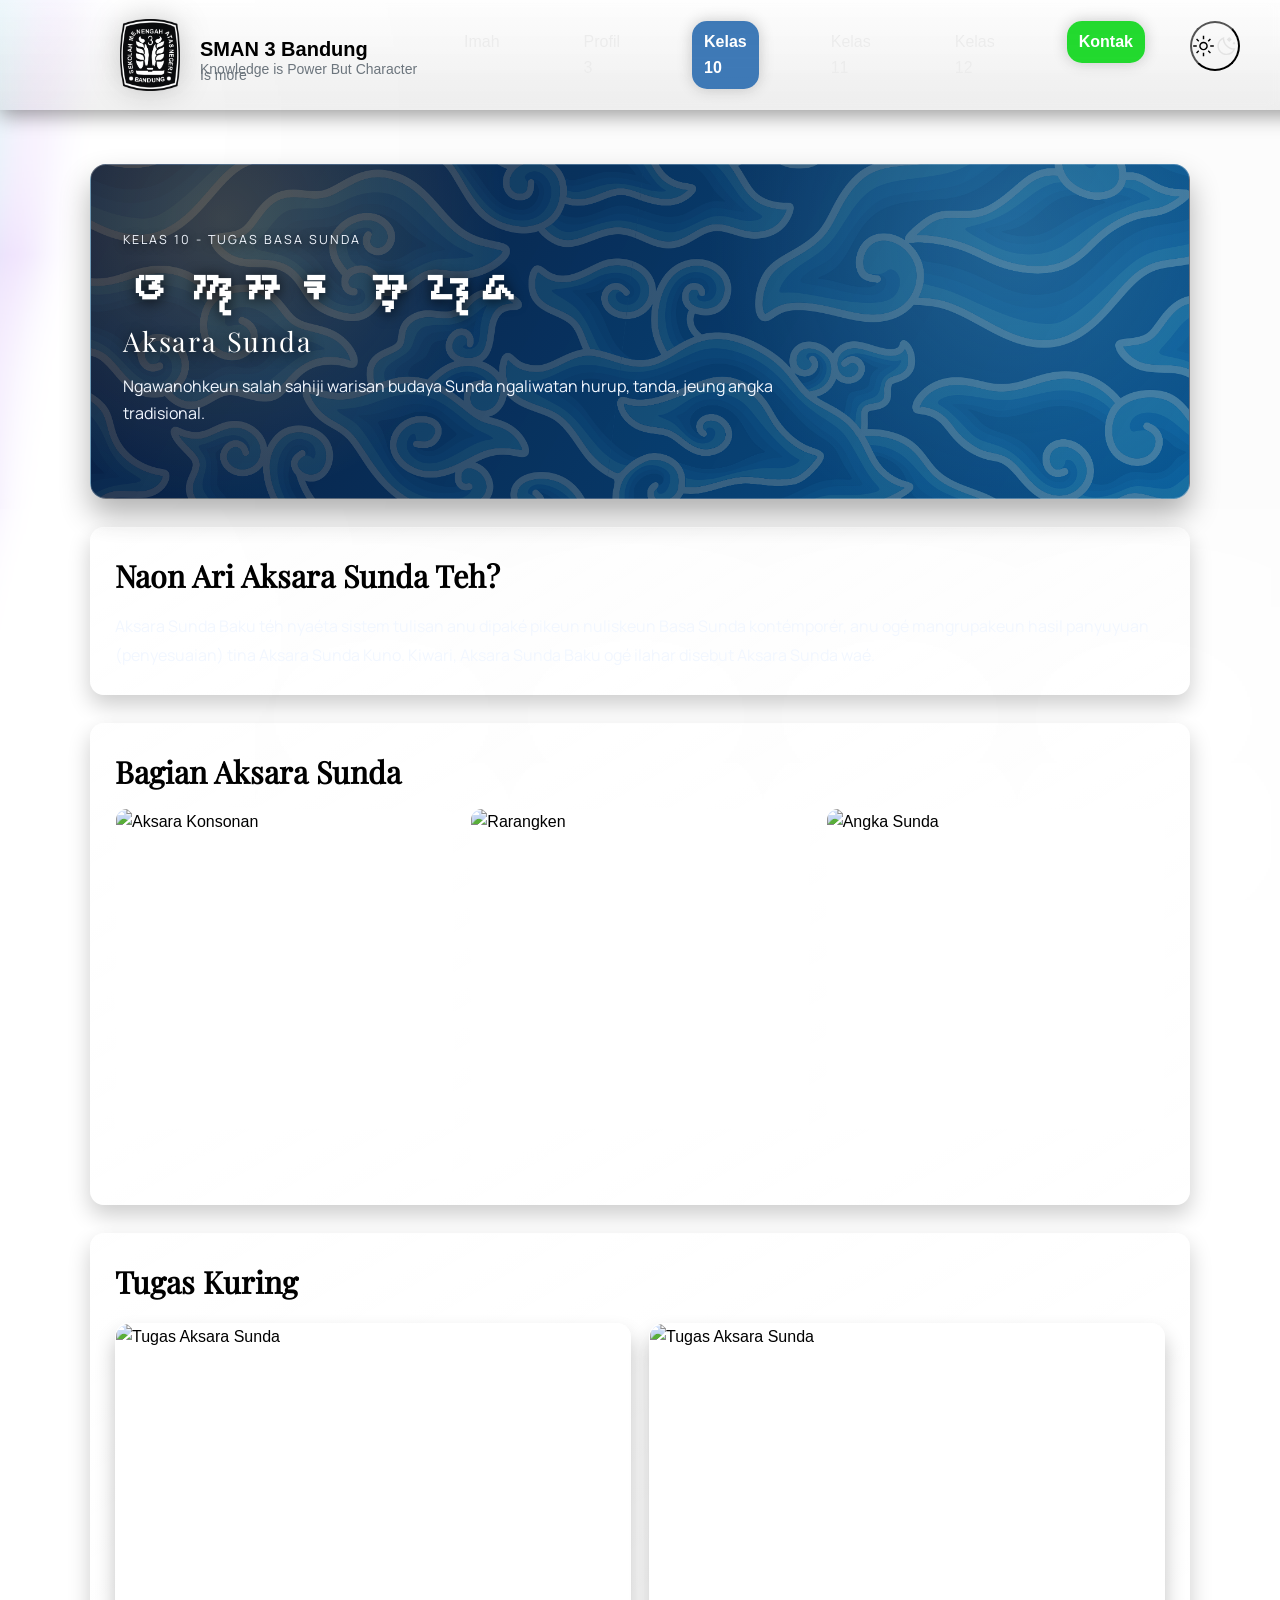
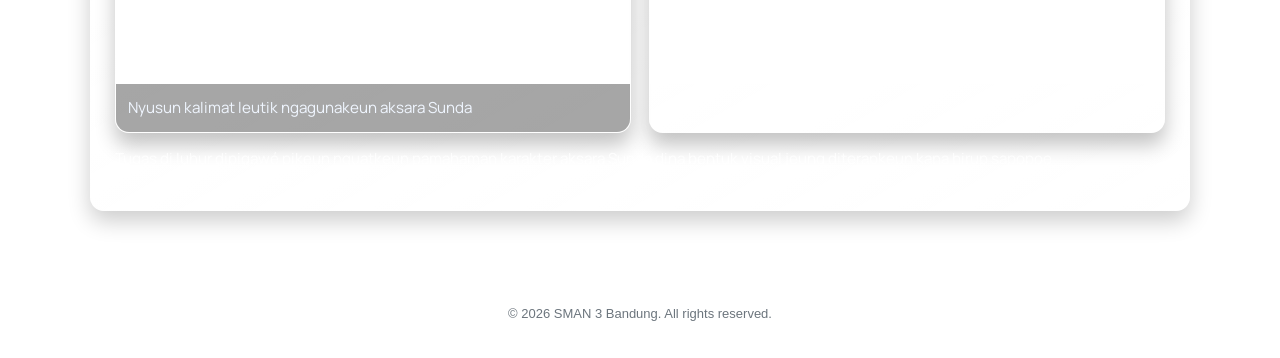
==== aksara-sunda.html @ 0c7dc576 "Add files via upload" ====
<!DOCTYPE html>
<html lang="id">
<head>
  <meta charset="UTF-8">
  <meta name="viewport" content="width=device-width, initial-scale=1.0">
  <title>SMAN 3 Bandung - Aksara Sunda</title>
  <link rel="stylesheet" href="style.css">
  <link rel="stylesheet" href="css/babad.css">
  <link rel="stylesheet" href="css/aksara-sunda.css">
  <link rel="icon" type="image/x-icon" href="pics/logo sman3.png">
  <script type="text/javascript" src="darkmode.js"></script>
  <script src="sekrip.js" defer></script>
  <script src="js/skrip.js" defer></script>
  <script src="js/head.js" defer></script>
</head>

<body>
  <div class="bg-container">
    <div class="rainbow"></div><div class="rainbow"></div><div class="rainbow"></div>
    <div class="h"></div>
    <div class="v"></div>
  </div>

  <header class="header" style="position: fixed;">
    <div class="brand">
      <a href="index.html"><img class="logo" src="pics/logo sman3.png" alt="logo sman3"></a>
      <div>
        <h1>SMAN 3 Bandung</h1>
        <p>Knowledge is Power But Character Is more</p>
      </div>
    </div>

    <nav class="navbar">
      <ul>
        <li><a href="index.html">Imah</a></li>
        <li>
          <a>Profil 3</a>
          <ul>
            <li><a href="sejarah.html">Sajarah</a></li>
            <li><a href="guru.html">Guru jeung Staf</a></li>
          </ul>
        </li>
        <li>
          <a class="aktip">Kelas 10</a>
          <ul>
            <li><a href="babad.html">Babad</a></li>
            <li><a href="aksara-sunda.html" class="aktip">Aksara Sunda</a></li>
            <li><a href="sajak.html">Sajak</a></li>
            <li><a href="biantara.html">Biantara</a></li>
          </ul>
        </li>
        <li>
          <a>Kelas 11</a>
          <ul>
            <li><a href="warta.html">Warta</a></li>
          </ul>
        </li>
        <li>
          <a href="">Kelas 12</a>
          <ul></ul>
        </li>
        <li><a href="kontak.html" class="kontak">Kontak</a></li>
        <button id="theme-switch" class="theme-switch">
          <svg xmlns="http://www.w3.org/2000/svg" height="24px" viewBox="0 -960 960 960" width="24px" fill="#000000"><path d="M480-360q50 0 85-35t35-85q0-50-35-85t-85-35q-50 0-85 35t-35 85q0 50 35 85t85 35Zm0 60q-74.92 0-127.46-52.54Q300-405.08 300-480q0-74.92 52.54-127.46Q405.08-660 480-660q74.92 0 127.46 52.54Q660-554.92 660-480q0 74.92-52.54 127.46Q554.92-300 480-300ZM200-450H50v-60h150v60Zm710 0H760v-60h150v60ZM450-760v-150h60v150h-60Zm0 710v-150h60v150h-60ZM262.92-656.92l-93.69-90.46 42.39-44.39 90.23 92.69-38.93 42.16Zm485.46 488.69-90.84-93.31 39.54-41.54 93.69 90.46-42.39 44.39Zm-91.46-528.85 90.46-93.69 44.39 42.39-92.69 90.23-42.16-38.93ZM168.23-211.62l93.31-90.84 40.77 39.54-90.08 94.07-44-42.77ZM480-480Z"/></svg>
          <svg xmlns="http://www.w3.org/2000/svg" height="24px" viewBox="0 -960 960 960" width="24px" fill="#e3e3e3"><path d="M594.23-648.08 488.46-753.85l105.77-105.76L700-753.85 594.23-648.08Zm200 120-65.77-65.77 65.77-65.76L860-593.85l-65.77 65.77ZM483-100q-79.77 0-149.61-30.27-69.85-30.27-121.85-82.27t-82.27-121.85Q99-404.23 99-484q0-131.38 80.12-234.04 80.11-102.65 207.19-134.65-11.08 96.31 19.84 186.77 30.93 90.46 99.62 159.15 68.69 68.69 159.15 99.62 90.46 30.92 186.77 19.84-31.38 127.08-134.35 207.19Q614.38-100 483-100Zm0-60q88 0 163-44t118-121q-86-8-163-43.69t-138-96.69q-61-61-97-137.81T323-766q-77 43-120.5 118.5T159-484q0 135 94.5 229.5T483-160Zm-20-305.38Z"/></svg>
        </button>
      </ul>
    </nav>
    <div class="hamburger" onclick="toggleMenu()">
      <span class="bar"></span>
      <span class="bar"></span>
      <span class="bar"></span>
    </div>
  </header>

  <main class="aksara-page container">
    <section class="aksara-hero">
      <p class="babad-tag">Kelas 10 - Tugas Basa Sunda</p>
      <h1>ᮃᮊ᮪ᮞᮛ ᮞᮥᮔ᮪ᮓ</h1>
      <h2>Aksara Sunda</h2>
      <p>Ngawanohkeun salah sahiji warisan budaya Sunda ngaliwatan hurup, tanda, jeung angka tradisional.</p>
    </section>

    <section class="aksara-section">
      <h2>Naon Ari Aksara Sunda Teh?</h2>
      <p>
        Aksara Sunda Baku téh nyaéta sistem tulisan anu dipaké pikeun nuliskeun Basa Sunda kontémporér, anu ogé mangrupakeun hasil panyuyuan (penyesuaian) tina Aksara Sunda Kuno. Kiwari, Aksara Sunda Baku ogé ilahar disebut Aksara Sunda waé.
      </p>
    </section>

    <section class="aksara-gallery">
      <h2>Bagian Aksara Sunda</h2>
      <div class="aksara-grid">
        <article class="aksara-card">
          <img src="img/konsonan.png" alt="Aksara Konsonan">
          <h3>Aksara Konsonan</h3>
        </article>
        <article class="aksara-card">
          <img src="img/rarangken.png" alt="Rarangken">
          <h3>Rarangken</h3>
        </article>
        <article class="aksara-card">
          <img src="img/angka.png" alt="Angka Sunda">
          <h3>Angka</h3>
        </article>
      </div>
    </section>

    <section class="tugas-section">
      <h2>Tugas Kuring</h2>
      <div class="tugas-grid">
        <figure class="tugas-card">
          <img src="img/topi.png" alt="Tugas Aksara Sunda">
          <figcaption>Nyusun kalimat leutik ngagunakeun aksara Sunda</figcaption>
        </figure>
        <figure class="tugas-card">
          <img src="img/topi2.png" alt="Tugas Aksara Sunda">
          
        </figure>
      </div>
      <p class="tugas-note">Tugas di luhur dipigawé pikeun nguatkeun pamahaman karakter aksara Sunda dina bentuk visual jeung diterapkeun kana hirup sapopoe.</p>
    </section>
  </main>
  <footer>
    <p>&copy; 2026 SMAN 3 Bandung. All rights reserved.</p>
  </footer>
</body>
</html>
---- style.css ----
@font-face {
  font-family: 'Hoyo';
  src: url(font/zhcn.ttf);
}
@font-face {
  font-family: 'dmserif';
  src: url(font/DMSerifText-Regular.ttf);
}
@font-face {
  font-family: 'sunda';
  src: url(font/TGSilokaSundanese-Regular.otf);
}
@font-face {
  font-family: playfair;
  src: url(font/playfair.ttf)
}
@font-face {
  font-family: manrope;
  src: url(font/Manrope-VariableFont_wght.ttf);
}
@font-face {
  font-family: proximanova;
  src: url(font/Fontspring-DEMO-proximanova-bold.otf);
}
:root {
  --bg-light: #fcfcfc;
  --bg-box: #f4f4f4;
  --bg-blue-04: rgba(122, 154, 189, 0.4);
  --header-dark: #29292999;
  --abu: #6c757d;
  --terang: #f4f4f4;
  --gelap: #343a40;
  /* Variables for Sejarah */
  --hist-bg: #f6f1e6;  
  --hist-card: #fff8ef;
  --hist-accent: #7b3f3f; 
  --hist-gold: #c9a34a;
  --hist-muted: #8b7d6b;
  --text-dark: #2b2b2b;
  --text-blue: #0b2372;
  --radius: 12px;
  /* Variables for Rainbow Animation */
  --purple: rgb(232, 121, 249);
  --blue: rgb(96, 165, 250);
  --green: rgb(94, 234, 212);
  --white: white;
  --anim-time: 45s;
  --length: 25;
}

/* Dark-mode overrides — add the .dark-mode class to <html> or <body> */
.darkmode {
  --text-blue: #ffffff;
  --bg-light: #0f1113;     
  --bg-box: #121417;
  --bg-box-lighter: #1a1c1f; 
  --bg-box-05: rgba(18, 20, 23, 0.507);       /* card / box background */
  --bg-blue-04: rgba(105, 142, 182, 0.4); /* blue accent background */
  --header-dark: #0b0b0b99;
  --abu: #cfcfd1;          /* muted text on dark */
  --terang: #e9eef6;       /* light accents */
  --gelap: #0b1220;
  --text-white: #ececec;
  /* Sejarah (dark variants) */
  --hist-bg: #0f0d10;
  --hist-card: #141214;
  --hist-accent: #b77474;
  --hist-gold: #8f6b2b;
  --hist-muted: #9b8f82;
  --text-dark: #ececec;
  --radius: 12px;
  /* Rainbow animation (slightly desaturated for dark) */
  --purple: rgb(160, 86, 182);
  --blue: rgb(54, 106, 179);
  --green: rgb(45, 170, 146);
  --white: #07070a;        /* base behind rainbow (dark) */
  --anim-time: 45s;
  --length: 25;
  background:linear-gradient(
  to bottom,
  rgba(245,245,245,0) 20%,
  rgba(0, 0, 0,0.7) 100%
  ), linear-gradient(to left,
  rgba(245,245,245,0) 70%,
  rgba(0, 0, 0,0.7) 100%),
  url('img/Banner_bg.jpeg') no-repeat;
}
.darkmode .banner {
  background: linear-gradient(
    to bottom,
    rgba(245,245,245,0) 20%,
    rgba(0, 0, 0,0.7) 100%
  ), linear-gradient(
    to left,
    rgba(245,245,245,0) 70%,
    rgba(0, 0, 0,0.7) 100%
  ),
  url('img/dark_banner.jpg') no-repeat;
  background-size: 100%;
  background-position: 0% 20%;
}


/* GENERAL BODY SETTINGS */
html, body {
  /* Changed from solid color to transparent so fixed animation shows */
  background-color: transparent; 
  overflow-x:hidden;
  padding: 0;
  font-family: Arial, Helvetica, sans-serif;
  line-height: 1.6;
  margin: 0;
  padding-top: 10px;
}

/* --- RAINBOW BACKGROUND LOGIC --- */
/* This container is FIXED to the viewport and sits BEHIND everything */
.bg-container {
  position: fixed;
  top: 0;
  left: 0;
  width: 100vw;
  height: 100vh;
  z-index: -999; /* Ensures it stays behind your content */
  overflow: hidden;
  background: var(--bg-light); /* Base color behind rainbow */
}

.rainbow {
  height: 100vh;
  width: 0;
  top: 0;
  position: absolute;
  transform: rotate(10deg);
  transform-origin: top right;
  
  box-shadow: 
  -130px 0 80px 40px var(--white), 
  -50px 0 50px 25px var(--c1),
  0 0 50px 25px var(--c2), 
  50px 0 50px 25px var(--c3),
  130px 0 80px 40px var(--white);

  animation: slide linear infinite;
  animation-duration: calc(var(--anim-time) - (var(--anim-time) / var(--length) / 2 * var(--i)));
  animation-delay: calc(-1 * (var(--i) / var(--length) * var(--anim-time)));
}

@keyframes slide {
  from { right: -25vw; }
  to { right: 125vw; }
}

.h {
  box-shadow: 0 0 50vh 40vh var(--white);
  width: 100vw;
  height: 0;
  bottom: 0;
  left: 0;
  position: absolute;
  z-index: 2;
}

.v {
  box-shadow: 0 0 35vw 25vw var(--white);
  width: 0;
  height: 100vh;
  bottom: 0;
  left: 0;
  position: absolute;
  z-index: 2;
}

/* Manual assignments for 25 rainbow elements */
.rainbow:nth-child(1)  { --i: 1;  --c1: var(--purple); --c2: var(--blue);   --c3: var(--green); }
.rainbow:nth-child(2)  { --i: 2;  --c1: var(--green);  --c2: var(--purple); --c3: var(--blue); }
.rainbow:nth-child(3)  { --i: 3;  --c1: var(--blue);   --c2: var(--green);  --c3: var(--purple); }
.rainbow:nth-child(4)  { --i: 4;  --c1: var(--purple); --c2: var(--green);  --c3: var(--blue); }
.rainbow:nth-child(5)  { --i: 5;  --c1: var(--green);  --c2: var(--blue);   --c3: var(--purple); }
.rainbow:nth-child(6)  { --i: 6;  --c1: var(--blue);   --c2: var(--purple); --c3: var(--green); }
.rainbow:nth-child(7)  { --i: 7;  --c1: var(--purple); --c2: var(--blue);   --c3: var(--green); }
.rainbow:nth-child(8)  { --i: 8;  --c1: var(--green);  --c2: var(--purple); --c3: var(--blue); }
.rainbow:nth-child(9)  { --i: 9;  --c1: var(--blue);   --c2: var(--green);  --c3: var(--purple); }
.rainbow:nth-child(10) { --i: 10; --c1: var(--purple); --c2: var(--green);  --c3: var(--blue); }
.rainbow:nth-child(11) { --i: 11; --c1: var(--green);  --c2: var(--blue);   --c3: var(--purple); }
.rainbow:nth-child(12) { --i: 12; --c1: var(--blue);   --c2: var(--purple); --c3: var(--green); }
.rainbow:nth-child(13) { --i: 13; --c1: var(--purple); --c2: var(--blue);   --c3: var(--green); }
.rainbow:nth-child(14) { --i: 14; --c1: var(--green);  --c2: var(--purple); --c3: var(--blue); }
.rainbow:nth-child(15) { --i: 15; --c1: var(--blue);   --c2: var(--green);  --c3: var(--purple); }
.rainbow:nth-child(16) { --i: 16; --c1: var(--purple); --c2: var(--green);  --c3: var(--blue); }
.rainbow:nth-child(17) { --i: 17; --c1: var(--green);  --c2: var(--blue);   --c3: var(--purple); }
.rainbow:nth-child(18) { --i: 18; --c1: var(--blue);   --c2: var(--purple); --c3: var(--green); }
.rainbow:nth-child(19) { --i: 19; --c1: var(--purple); --c2: var(--blue);   --c3: var(--green); }
.rainbow:nth-child(20) { --i: 20; --c1: var(--green);  --c2: var(--purple); --c3: var(--blue); }
.rainbow:nth-child(21) { --i: 21; --c1: var(--blue);   --c2: var(--green);  --c3: var(--purple); }
.rainbow:nth-child(22) { --i: 22; --c1: var(--purple); --c2: var(--green);  --c3: var(--blue); }
.rainbow:nth-child(23) { --i: 23; --c1: var(--green);  --c2: var(--blue);   --c3: var(--purple); }
.rainbow:nth-child(24) { --i: 24; --c1: var(--blue);   --c2: var(--purple); --c3: var(--green); }
.rainbow:nth-child(25) { --i: 25; --c1: var(--purple); --c2: var(--blue);   --c3: var(--green); }
/* --- END RAINBOW BACKGROUND LOGIC --- */


/* ORIGINAL WEBSITE STYLES CONTINUED BELOW */

.illust2{
  position: fixed;
  width: 720px;
  right: -200px;
  transform: scaleX(-1);
  filter: drop-shadow(10px 10px 10px #222);
}

.sambutan h2::after{
  content: "";
  display: block;
  width: 265px;
  height: 5px;
  position: absolute;
  background: linear-gradient(to right, #2d6db1, rgba(66, 204, 225, 0.67), rgba(108, 172, 239, 0.03));
  margin: 0 auto 10px;
  left: 2.1em;
}
.theme-switch{
  height: 50px;
  width: 50px;
  border-radius: 50%;
  padding: 0;
  background-color: var(--default);
  display: flex;
  justify-content: center;
  align-items: center;
}
@keyframes teks {
  from {
  opacity: 0;
  transform: translateY(40px);
  color: inherit;
  }
  50% {
  opacity: 1;
  transform: translateY(0);
  color: inherit;
  }
  to {
  opacity: 1;
  transform: translateY(0);
  color: #b1b1b1;
  }
}
.banner {
  background:linear-gradient(
  to bottom,
  rgba(245,245,245,0) 20%,
  rgba(0, 0, 0,0.7) 100%
  ), linear-gradient(to left,
  rgba(245,245,245,0) 70%,
  rgba(0, 0, 0,0.7) 100%),
  url('img/20240712_142150.jpg') no-repeat;
  background-size: 100%;
  background-position: 0% 20%;
  height: 101vh;
  margin-bottom: 20px;
  margin-top: -25px;
  box-shadow: 0px 22px 25px rgba(0,0,0,0.5);
  border-radius: 10px;
}
.banner p {
  font-family: 'sunda';
  font-size: 5em;
  text-align: left;
  padding-top: 160px;
  font-weight: bold;
  animation: focus-in-expand 2s ease-in-out both;
  text-shadow: #000 2px 2px 6px;
  margin: 0 100px;
  border-radius: 10px;
  color: rgb(255, 255, 255);
}

.banner .subtext{
  font-size: 1.7em;
  text-align: left;
  font-weight: bold;
  /* start after the <p> animation (2s) */
  animation: focus-in 2s ease-in-out both;
  animation-delay: 2s;
  text-shadow: #000 2px 2px 6px;
  margin: -23px 100px;
  border-radius: 10px;
  color: rgb(189, 189, 189);
}

.focus-in-expand {
  -webkit-animation: focus-in-expand 0.8s cubic-bezier(0.250, 0.460, 0.450, 0.940) both;
          animation: focus-in-expand 0.8s cubic-bezier(0.250, 0.460, 0.450, 0.940) both;
}

/* ----------------------------------------------
 * Generated by Animista on 2026-2-3 16:55:7
 * Licensed under FreeBSD License.
 * See http://animista.net/license for more info. 
 * w: http://animista.net, t: @cssanimista
 * ---------------------------------------------- */

/**
 * ----------------------------------------
 * animation focus-in-expand
 * ----------------------------------------
 */
@keyframes focus-in {
  0% {
    -webkit-filter: blur(12px);
            filter: blur(12px);
    opacity: 0;
  }
  100% {
    -webkit-filter: blur(0px);
            filter: blur(0px);
    opacity: 1;
  }
}

@-webkit-keyframes focus-in-expand {
  0% {
    letter-spacing: -0.5em;
    -webkit-filter: blur(12px);
            filter: blur(12px);
    opacity: 0;
  }
  100% {
    -webkit-filter: blur(0px);
            filter: blur(0px);
    opacity: 1;
  }
}
@keyframes focus-in-expand {
  0% {
    letter-spacing: -0.5em;
    -webkit-filter: blur(12px);
            filter: blur(12px);
    opacity: 0;
  }
  100% {
    -webkit-filter: blur(0px);
            filter: blur(0px);
    opacity: 1;
  }
}

.banner p:hover {
  cursor: pointer;
  color: #aa8e06;
}
header {
  backdrop-filter: blur(6px); 
  background: linear-gradient(to bottom, rgba(255, 255, 255, 0.5) 2%, rgba(111, 111, 111, 0.1) );
  color: rgb(0, 0, 0);
  padding: 20px;
  max-height: 70px;
  display: flex;
  align-items: center;
  box-shadow: 0 5px 20px rgba(0, 0, 0, 0.4);
  position: fixed;
  top: 0;
  left: 0;
  width: 100%;
  z-index: 1000;
  animation: drop 1s ease-out;
}
.brand {
  display: flex;
  align-items: center;
  justify-content: center;
  line-height: 0.42;
}
.brand div p {
  margin: 0;
  padding: 0;
  font-size: 14px;
  color: var(--abu);
}

header .logo {
  width: 60px;
  height: auto;
  margin: 0;
  margin-right: 20px;
  margin-left: 100px;
  -webkit-filter: drop-shadow(0 0 15px rgba(0, 0, 0, 0.1)); 
  filter: drop-shadow(0 0 15px rgba(0, 0, 0, 0.2));
}

header h1 {
  font-size: 20px;
  text-align: left;
}

nav {
  background: rgba(255, 255, 255, 0);
  margin-left: auto;
  margin-right: 50px;
  gap: 50px;
  animation: appear1 1.5s ease-in;
}
nav ul {
  list-style: none;
  margin: 0;
  padding: 10px;
  display: flex;
  justify-content: center; 
  gap: 30px;
}

nav ul li {
  position: relative;
  margin: 0 15px;
  border-radius: 15px; 
  
}

nav ul li a {
  padding: 8px 12px;
  color: #ececec;
  text-decoration: none;
  border-radius: 12px;
  display: block;
  transition: 0.3s
}
nav ul li a:hover {
  background: rgba(43, 108, 176, 0.9);
  border-radius: 15px;   
  box-shadow: 0 0 15px rgba(0, 0, 0, 0.2); 
  color: white;
  
}
nav ul li ul {
  display: none;
  position: absolute;
  background: rgba(43, 108, 176, 0.76);
  backdrop-filter: blur(16px);
  left: 0;
  top: 40px;
  padding: 0;
  margin: 0;
  border-radius: 10px;
}
nav ul li ul li  {
  margin: 0;
  width: 150px;
}
nav ul li ul li a {
  padding: 10px;
  font-weight: normal;
  color: #e3e3e3;
}
nav ul li:hover ul {
  display: block;
  box-shadow: 0 0 15px rgba(0, 0, 0, 0.2); 
}
nav ul li a.aktip {
  background: rgba(43, 108, 176, 0.9);
  color: #fff;
  border-radius: 15px;
  box-shadow: 0 0 15px rgba(0, 0, 0, 0.2);
  font-weight: bold;
}
.profile-box{

  display:flex;
  gap:24px;
  background: rgba(255,255,255,0.1);
  border: solid 1px rgba(255,255,255,0.15);
  border-radius: 14px;
  padding: 18px;
  color: var(--text-white);
  box-shadow: 0 8px 20px rgba(0,0,0,0.2);
  padding: 20px;
  margin:40px auto;
  box-shadow: 0 2px 15px rgba(0, 0, 0, 0.4);
  border: none;
  align-items: center;
  justify-content: space-between;
  flex-direction: row-reverse;
}

.profile-photo{
  flex:0 0 240px;
  aspect-ratio:3/4;
  border-radius:12px;
  overflow:hidden;
  box-shadow: 0 12px 18px rgba(0,0,0,0.35);
}
.social-bar .icon{
  width:30px;
  height:40px;
  border-radius:50%;
  border: 2px solid #22222200;
  background:#ffffff57;
  box-shadow: 0 4px 12px rgba(0,0,0,0.5);
  display:flex;
  align-items:center;
  justify-content:center;
  transition:.25s ease;
}
.instagram-logo{
  width:40px;
  height:40px;
}
.github-logo{
  width:50px;
  height:50px;
}
.email-icon{
  width:35px;
  height:35px;
}
.social-bar .icon:hover{
  background:#ffffff;
  border: 2px solid rgb(10, 119, 236);
  box-shadow: rgba(5, 27, 222, 1) 0px 3px 20px;
  transform:translateY(-2px);
}
.profile-photo img{
  width:100%;
  height:100%;
  object-fit:cover;
}
.prof-subtitle{
  margin-top: -30px;
  color: var(--abu);
}
.profile-content{
  flex:1;
  display:flex;
  flex-direction:column;
  padding-right: 12px;
}

.profile-content h2{
  color: #003cff;
  text-shadow: 2px 2px 8px rgba(0, 0, 0, 0.2);
  margin:0 0 10px;
  font-size:3rem;
  font-family: 'sunda';

}

.profile-content p{
  margin:0 0 12px;
  line-height:1.6;
  color:var(--text-dark);
}

.profile-content .intro{
  color:var(--text-dark);
}
.profile-meta-grid{
  margin-top: 8px;
  display: grid;
  grid-template-columns: repeat(3, minmax(0, 1fr));
  gap: 12px;
}

.profile-meta-card{
  background: rgba(255,255,255,0.18);
  border: 1px solid rgba(255,255,255,0.35);
  border-radius: 12px;
  padding: 10px 12px;
  box-shadow: 0 6px 12px rgba(0,0,0,0.15);
}

.meta-label{
  display: block;
  font-family: manrope;
  font-size: 0.78rem;
  letter-spacing: 0.4px;
  color: rgba(0, 0, 0, 0.7);
  margin-bottom: 4px;
}

.meta-value{
  margin: 0;
  font-family: manrope;
  font-weight: 700;
  color: var(--text-dark);
}

.social-bar{
  margin-top:auto;
  display:flex;
  gap:12px;
}
.profile-sidebar{
  text-align: center;
  justify-content: center;
  margin: 0px auto;
  background-color: #ffffff;
  transition: 0.5s ease;
  padding: 5px;
  border-radius: 67px;
  width: 500px;
  box-shadow: rgba(0, 0, 0, 0.2) 0px 15px 30px;
}
.social-bar a{
  text-decoration:none;
  font-size:.85rem;
  padding:8px 14px;
  border-radius:20px;
  background:#2b2b2b;
  color:#fff;
  transition:.2s ease;
}

.social-bar a:hover{
  background:#4f6cff;
}
/* Hobi */
.title-hobi{
  text-align: center;
  font-size: 4.5rem;
  margin-bottom: 20px;
  font-family: playfair ;
  color: var(--text-white);
}
.owl-carousel{
  margin-bottom: 60px;
  box-shadow: rgba(0, 0, 0, 0.2) 0px 15px 30px;
  background: rgba(255, 255, 255, 0.08);
  border: solid 1px rgba(255,255,255,0.2);
  width: 100%;
  border-radius: 10px;
  padding: 18px;
}

.hobi-carousel {
  /* Memaksa lebar selebar layar (viewport) */
  width: 100vw !important;
  max-width: 100vw !important;
  height: auto;
  position: relative;
  left: 50%;
  right: 50%;
  margin-left: -50vw !important;
  margin-right: -50vw !important;
  padding-left: 0 !important;
  padding-right: 0 !important;
  border: none !important;
  border-radius: 0 !important;
  
  box-sizing: border-box; 
}
.hobi .item{
  position: relative;
  overflow: hidden;
  border-radius: 12px;
}

.hobi .item img{
  padding: 12px;
  width: 100%;
  height: 100%;
  object-fit: cover;
  display: block;
}

.hobi .item h3{
  position: absolute;
  left: 0;
  right: 0;
  bottom: 0;
  margin: 0;
  padding: 12px 16px;
  color: #fff;
  font-size: 1.1rem;
  background: linear-gradient(
  to top,
  rgba(0,0,0,0.7),
  rgba(0,0,0,0)
  );
}
.owl-prev{
  box-shadow:rgba(0, 0, 0, 0.2) 0 5px 10px;
  border:none;
  background-color: white;
  border-radius: 20px;
  width: 40px;
  height: 40px;
}
.owl-next{
  box-shadow:rgba(0, 0, 0, 0.2) 0 5px 10px;
  border:none;
  background-color: white;
  border-radius: 50%;
  width: 40px;
  height: 40px;
}
.owl-next, .owl-prev, span{
  color: black;
  font-weight: bold;
  border-radius: 10px;
}
/* Owl carousel image radius */
.owl-carousel .item {
  position: relative;
  aspect-ratio: 3 / 4;
  border-radius: 12px;
  overflow: hidden; 
}

.owl-carousel .item::after {
  content: "";
  position: absolute;
  left: 0;
  right: 0;
  bottom: 0;
  height: 12%;
  z-index: 1;
  pointer-events: none;
  background: linear-gradient(
    to top,
    rgba(0, 0, 0, 0.58) 10%,
    rgba(0, 0, 0, 0.28) 45%,
    rgba(0, 0, 0, 0) 90%
  );
  backdrop-filter: blur(1.5px);
  -webkit-backdrop-filter: blur(1.5px);
}

.owl-carousel .item img {
  width: 100%;
  height: 100%;
  object-fit: cover;
  display: block;
  border-radius: 12px;
}

.carousel-caption {
  position: absolute;
  left: 14px;
  bottom: 24px;
  z-index: 2;
  max-width: 75%;
  padding: 0;
  color: #ffffff;
  text-shadow: 0 2px 10px rgba(0, 0, 0, 0.65);
}

.carousel-caption h3 {
  font-family: 'playfair';
  margin: 0 0 4px;
  font-size: 1.3rem;
  font-weight: 700;
  line-height: 1.2;
}

.carousel-caption p {
  margin: 0;
  font-size: 0.84rem;
  line-height: 1.35;
}

/* Sunda Ceuk Kuring */
.ceuk-hero {
  display: grid;
  grid-template-columns: 1.35fr 1fr;
  gap: 24px;
  margin: 8px 0 42px;
  padding: 24px;
  border: 1px solid rgba(255, 255, 255, 0.3);
  border-radius: 16px;
  box-shadow: 0 10px 15px rgba(0, 0, 0, 0.3);
  background: linear-gradient(120deg, rgba(176, 176, 176, 0.5), rgba(12, 12, 12, 0.16)),
  url('img/alam_invis1.png') center/cover no-repeat;
}

.darkmode .ceuk-hero {
  background: linear-gradient(120deg, rgba(15, 15, 15, 0.55), rgba(10, 10, 10, 0.2)),
  url('img/alam_invis1.png') center/cover no-repeat;
}

.ceuk-tag {
  margin: 0 0 8px;
  text-transform: uppercase;
  letter-spacing: 2px;
  font-size: 0.78rem;
  color: var(--abu);
}

.ceuk-hero-main h2 {
  margin: 0 0 10px;
  color: var(--text-white);
  font-size: 2.25rem;
  font-family: playfair;
}

.ceuk-lead {
  margin: 0;
  color: var(--text-white);
  line-height: 1.72;
  font-size: 1rem;
  max-width: 62ch;
}

.ceuk-side {
  display: grid;
  gap: 14px;
  align-content: start;
}

.ceuk-hero-card {
  background: rgba(255, 255, 255, 0.08);
  border: 1px solid rgba(255, 255, 255, 0.2);
  box-shadow: 0 0 20px rgba(0, 0, 0, 0.2);
  padding: 18px;
  border-radius: 14px;
  color: var(--text-white);
  max-height: 250px;
  overflow: auto;
}

.ceuk-hero-card h3 {
  margin: 0 0 10px;
  font-family: dmserif;
  font-size: 1.2rem;
}

.ceuk-list {
  margin: 0;
  padding-left: 20px;
  line-height: 1.65;
  color: var(--text-white);
}

.ceuk-list li + li {
  margin-top: 8px;
}

.ceuk-subbox {
  background: rgba(255, 255, 255, 0.08);
  border: 1px solid rgba(255, 255, 255, 0.2);
  box-shadow: 0 0 20px rgba(0, 0, 0, 0.2);
  padding: 18px;
  border-radius: 14px;
  color: var(--text-white);
  max-height: 180px;
  overflow: auto;
}

.ceuk-subbox h4 {
  margin: 0 0 8px;
  font-family: dmserif;
  font-size: 1.06rem;
  color: var(--text-white);
}

.ceuk-subbox p {
  margin: 0;
  color: var(--text-white);
  line-height: 1.6;
  font-size: 0.95rem;
}

/*===SPOTLIGHT===*/
.spotlight {
  display: grid;
  margin-top: 60px;
  grid-template-columns: 1fr 1.5fr;
  width: 100vw;
  max-width: 100vw;
  margin-left: calc(50% - 50vw);
  margin-right: calc(50% - 50vw);
  background: black;
  color: white;
  min-height: 560px;
  overflow: hidden;
  position: relative;
}

.spotlight-left {
  
  position: relative;
  background: linear-gradient(to right, rgba(0,0,0,0.7), rgba(0,0,0,1)), url('img/megamendung.png') center/cover no-repeat;
  filter: grayscale(80%);
  padding: 80px 60px;
  display: flex;
  flex-direction: column;
  justify-content: center;
}

.spotlight-tag {
  text-transform: uppercase;
  font-size: 0.9rem;
  letter-spacing: 2px;
  color: var(--mute);
}

.spotlight-title {
  font-family: playfair;
  font-size: 2.7em;
  color: white;
  margin: 10px 0;
}

.spotlight-desc {
  max-width: 400px;
  line-height: 1.6;
  color: #dbdbdb;
  font-family: manrope;
  margin-bottom: 25px;
}

.spotlight-btn {
  padding: 10px 20px;
  border: 1px solid #fff;
  font-family: manrope;
  border-radius: 7px;
  color: white;
  width: 400px;
  text-decoration: none;
  transition: all 0.3s ease;
}

.spotlight-btn:hover {
  background: white;
  color: black;
}

/* Progress bar*/
.progress {
  position: absolute;
  bottom: 70px;
  left: 60px;
  width: 80%;
  height: 3px;
  background: rgba(255,255,255,0.2);
}
.progress-bar {
  width: 0%;
  height: 100%;
  background: white;
  transition: width 0.6s ease;
}

.slide-counter {
  position: absolute;
  font-family: manrope;
  bottom: 35px;
  left: 60px;
  font-size: 1rem;
  font-weight: bold;
}
.arrows {
  position: absolute;
  bottom: 20px;
  right: 60px;
  display: flex;
  gap: 10px;
}
.arrows button {
  background: rgba(255,255,255,0.2);
  border: none;
  color: white;
  font-size: 1.6rem;
  border-radius: 50%;
  width: 40px;
  height: 40px;
  cursor: pointer;
  transition: 0.3s;
}
.arrows button:hover {
  background: white;
  color: black;
}

.spotlight-right {
  position: relative;
  overflow: hidden;
}
.spotlight-card {
  position: absolute;
  top: 0;
  left: 0;
  width: 100%;
  height: 100%;
  opacity: 0;
  font-family: manrope;
  transition: opacity 1s ease;
}
.spotlight-card.active {
  opacity: 1;
  z-index: 1;
}

.spotlight-card img {
  width: 100%;
  height: 100%;
  object-fit: cover;
  filter: brightness(70%);
}
.card-text {
  position: absolute;
  bottom: 0;
  left: 0;
  width: 100%;
  padding: 20px;
  background: linear-gradient(to top, rgba(0,0,0,0.8), transparent);
}
.card-text h3 {
  font-size: 1.3rem;
  margin-bottom: 5px;
}
.card-text p {
  font-size: 0.95rem;
  color: #ddd;
}
.berita {
  padding: 70px;
  display: flex;
  justify-content: space-around;
  animation: appear linear;
  animation-timeline: view();
  animation-range: entry 0% cover 20%;
}
.berita .berita-siswa h2::after{
  content: "";
  display: block;
  width: 170px;
  height: 5px;
  position: absolute;
  background: linear-gradient(to right, #2d6db1, rgba(66, 204, 225, 0.67), rgba(108, 172, 239, 0.03));
  margin: 0 auto 10px;
  left: 3.7em;
   
}.berita .berita-siswa2 h2::after{
  content: "";
  display: block;
  width: 170px;
  height: 5px;
  position: absolute;
  background: linear-gradient(to right, #2d6db1, rgba(66, 204, 225, 0.67), rgba(108, 172, 239, 0.03));
  margin: 0 auto 10px;
  left: 23.77em;
   
}
.news-heading {
  font-family: 'Hoyo';
  color: goldenrod;
  text-shadow: rgb(164, 140, 6) 0 0 20px;
  text-align: center;
  font-size: 36px;
  margin-bottom: 20px;
  animation: appear linear;
  animation-timeline: view();
  animation-range: entry 0% cover 20%;
}
.news-heading::after{
  content: "";
  display: block;
  width: 250px;
  height: 2px;
  position: absolute;
  background: linear-gradient(to right, rgb(139, 105, 21), gold, rgb(139, 105, 21));
  margin: 0 auto 10px;
  left: 11.78em;
}
.title-berita {
  color: var(--text-white);
  text-align: left;
  font-size: 24px;
  margin-bottom: 10px;
  display: flex;
  animation: appear linear;
  animation-timeline: view();
  animation-range: entry 0% cover 20%;
}
.berita-news {
  background: rgba(255, 255, 255, 0.1);
  padding: 20px;
  margin: 20px auto;
  max-width: 800px;
  box-shadow: 0 0 10px rgba(0,0,0,0.13);
  border-radius: 10px;
  border: solid 1px #adadad;
  position: relative;
  display: flex;  
  align-items: flex-start; 
  gap: 20px;  
  animation: appear linear;
  animation-timeline: view();
  animation-range: entry 0% cover 20%;  
}
.teks-news{
  color: var(--text-white);
  text-align: justify;
  font-size: 16px;
  line-height: 1.5;
  animation: appear linear;
  animation-timeline: view();
  animation-range: entry 0% cover 20%;
}
.gambar-berita {
  width: 40%;   
  border-radius: 20px;
}
.artikel {
  padding: 20px;
  background: rgb(255, 255, 255, 0.7);
  margin: 20px auto;
  width: 400px;
  box-shadow: 0 0 20px rgba(0,0,0,0.2);
  border-radius: 10px;
  border: solid 1px rgb(187, 187, 187);
  animation: appear linear;
  animation-timeline: view();
  animation-range: entry 0% cover 20%;
}
.kontak{
  background: rgba(12, 214, 25, 0.9);
  color: white;
  font-weight: bold;
  border-radius: 15px;
  box-shadow: 0 0 15px rgba(0, 0, 0, 0.2);
  padding: 8px 12px;
}
.container{
  max-width:1100px;
  margin:36px auto;
  padding:24px;
}
.about{
  padding:48px 0;
  display:grid;
  grid-template-columns:1fr 420px;
  gap:28px;
  align-items:center;
  animation: appear linear;
  animation-timeline: view();
  animation-range: entry 0% cover 20%;
}
.welkom{
  background: white;
  border: solid 1px #e6eef8;
  padding: 20px;
  border-radius: 12px;
  max-width: 690px;
  min-width: 680px;
  box-shadow: -5px 15px 30px rgba(16,24,40, 0.1);
  /*animasi dari YT*/
  animation: appear linear;
  animation-timeline: view();
  animation-range: entry 0% cover 20%;
}
.kepsek{
  line-height: 1;
}
.kepsek-img{
  height: 160px;
  border-radius: 15px;
  margin: 0 auto 10px;
  box-shadow: 0 0 20px rgba(0,0,0,0.4);
  transition: transform 0.2s;
}
.kepsek-img:hover {
  transform: scale(1.15);
}
.pembukaan2{
  display: flex;
  text-align: justify;
  gap: 20px;
  align-items: center;
}
.sumber-kepsek{
  font-size: 10px;
  color: var(--abu);
  margin-top: 10px;
}
.sumber-kepsek a{
  color: var(--abu);
  text-decoration: none;
}
.container .about .welkom h1{
  margin:0 0 8px;
  font-size:28px;
}
.container .about .welkom .welkam_teks {
  margin:0;
  color:var(--abu);
  text-align: justify;
  font-size: 16px;
  line-height: 1.5;
  animation: appear linear;
  animation-timeline: view();
  animation-range: entry 0% cover 20%;
}
.sambutan{
  border: solid 1px #e1e1e1;
  background: white;
  padding: 30px;
  border-radius: 16px;
  box-shadow: -5px 15px 30px rgba(16,24,40, 0.1);
  
}
.sambutanteks{
   display: block;
}
aside{
  display:flex;
  flex-direction: column;
  gap:12px;
  align-items: center;
  animation: appear linear;
  animation-timeline: view();
  animation-range: entry 0% cover 20%;
}
aside h2{
  font-size: 20px;
}
.info{
  border: solid 1px #e0e0e0;
  padding:15px;
  border-radius: 12px;
  box-shadow: -5px 15px 30px rgba(16,24,40, 0.1);
  text-align: justify;
  max-width: 340px;
  min-width: 340px;
  background: rgb(255, 255, 255);
}
aside ul{
  padding-left: 20px;
  font-size: 15px;
  color: var(--abu);
  line-height: 1.5;
}
.sosmed{
  border: solid 1px #e0e0e0;
  padding:15px;
  border-radius: 12px;
  box-shadow: -5px 15px 30px rgba(16,24,40, 0.1);
  text-align: justify;
  max-width: 340px;
  min-width: 340px;
  background: var(--bg-box);
  animation: appear linear;
  animation-timeline: view();
  animation-range: entry 0% cover 20%;
}
.sosmed ul{
  padding-left: 4px;
  line-height: 1.5;
  list-style: none;
}
.sosmed img {
  vertical-align: middle;
  margin-right: 10px;
  width: 40px;
}
.sosmed a{
  text-decoration: none;
  color: #000000;
  font-size: 15px;
  font-weight: bold;
  line-height: 1.5;
}
.sosmed button{
  border: none;
  border-radius: 15px;
  padding : 8px 12px;
  background: none;
  cursor: pointer;
  transition: 0.3s;
  width: 100%;
}
.sosmed ul li button:hover{
  color: #2b6cb0;
  background: rgb(96, 96, 249);
}   
/* Media Video Section */
#media-title{
  color: rgb(0, 0, 0);
  font-family: 'dmserif';
  font-size: 2em;
  letter-spacing: 0.1em;
  text-shadow: 0 0 14px rgba(255, 255, 255, 0.2);
  animation: appear linear;
  animation-timeline: view();
  animation-range: entry 0% cover 20%;
}
#media-title::after{
  content: "";
  display: block;
  width: 500px;
  height: 3px;
  position: absolute;
  background: linear-gradient(to right, rgb(42, 27, 212),  rgb(47, 117, 230), rgba(255, 217, 0, 0.047));
  margin: 0 auto 10px;
  left: 0em;
}
.media{
  opacity: 1;
  flex-direction: row;
  gap: 12px;

}
.video-item :hover{
  transform: scale(1.04);
}

.media .video-list{
  border: solid 1px #e0e0e0;
  padding:15px;
  width: 100%;
  border-radius: 12px;
  box-shadow: -5px 15px 30px rgba(16,24,40, 0.1);
  background: rgba(255, 255, 255, 0.1);
  display: flex;
  overflow-x: auto; 
  
  justify-content: space-around;
  transition: 0.3s;
  
}
@keyframes spin{
  from {translate: 0;}
  to {translate: -100%;}
}
.media .video-list iframe{
  border-radius: 12px;
  box-shadow: -5px 15px 30px rgba(16,24,40, 0.1);
}
.media .video-item{
  display: flex;
  flex-direction: column;
  align-items: center;
  flex: 0 0 5em; 
  padding: 15px;
  transition: 0.3s;
}
.media .video-item img{
  object-fit: cover;
  border-radius: 12px;
  box-shadow: -5px 15px 30px rgba(16,24,40, 0.1);
  transition: 0.3s;
}
.media .video-item iframe{
  transition: 0.3s;
}
.media .video-item p{
  font-size: 14px;
  color: var(--abu);
  text-align: center;
}
footer{padding:20px 0;
  color:var(--abu);
  font-size:13px;
  text-align:center
}

/* Halaman Berita */
#berita {
  margin-top: 150px;
  padding: 20px;
}
.judul-container {
  display: flex;
  justify-content: center;
  gap: 30px;
  margin: 20px 0 40px;
}

.judul {
  cursor: pointer;
  font-size: 26px;
  color: #888;
  transition: all 0.3s ease;
  padding-bottom: 5px;
  border-bottom: 3px solid transparent;
}

.judul:hover {
  color: #007bff;
  transform: scale(1.05);
}

.judul.aktip {
  color: #007bff;
  border-bottom: 3px solid #007bff;
  font-weight: bold;
}
.berita-section {
  display: none;
  opacity: 0;
  transform: translateY(20px);
  transition: all 0.4s ease;
}
.berita-section.aktif {
  display: block;
  opacity: 1;
  transform: translateY(0);
  
}
.berita-baris {
  display: flex;
  flex-wrap: wrap;
  justify-content: center;
  gap: 20px;
}
.berita-box {
  background: white;
  border: 1px solid #e6eef8;
  padding: 15px;
  border-radius: 12px;
  width: 500px;
  box-shadow: -5px 15px 30px rgba(16,24,40, 0.15);
  text-align: justify;
  transition: transform 0.3s ease;
  animation: appear linear;
  animation-timeline: view();
  animation-range: entry 0% cover 20%;
}
.berita-box:hover {
  transform: translateY(-5px);
}

.berita-box img {
  width: 100%;
  border-radius: 12px;
  margin-bottom: 10px;
}
.judul-post {
  line-height: 0.2;
}
.diposting {
  font-size: 12px;
  color: var(--abu);
  margin-bottom: 8px;
  font-style: italic;
}
@keyframes appear {
  from { opacity: 0; scale: 0.5; }
  to { opacity: 1; scale: 1; }
}
/*SLIDER DARI PROJEK PERCOBAAN->DARI GPT*/
.slider {
  position: relative;
  width: 100%;
  overflow: hidden;
  border-radius: 12px;
}

.slides {
  display: flex;
  transition: transform 0.5s ease;
}

.slides img {
  width: 100%;
  flex-shrink: 0;
  border-radius: 12px;
}

.slider button {
  position: absolute;
  top: 50%;
  transform: translateY(-50%);
  background: rgba(0,0,0,0.4);
  border: none;
  color: white;
  font-size: 20px;
  padding: 5px 10px;
  border-radius: 50%;
  cursor: pointer;
  transition: background 0.3s;
}

.slider button:hover {
  background: rgba(0,0,0,0.7);
}

.slider .prev { left: 10px; }
.slider .next { right: 10px; }



/* Hal Guru & Staff */
.header2 {
  background: rgb(45, 45, 45);
  color: white;
  padding: 20px;
  min-height: 140px;
  display: flex;
  align-items: center;
}

.header2 .logo {
  width: 100px;
  height: auto;
  display: block;
  margin: 0;
  margin-right: 20px; 
}

.header2 h1 {
  font-size: 28px;
  text-align: left;
  margin: 0;
  flex: 1;
}


.title-daftar{
  text-align: center;
  font-size: 36px;
  margin-bottom: 20px;
  padding-top: 30px;
}
.title-daftar::after{
  content: "";
  display: block;
  width: 170px;
  height: 5px;
  position: absolute;
  background: linear-gradient(to right, #2b6cb0, #4299e1);
  margin: 0 auto 10px;
  left: 15em;
  right: 15em;
}
.guru{
  display: flex;
  justify-content: space-between;
  margin-top: 0px;
}

.guru-staff h2 {
  text-align: center;
  font-size: 36px;
  margin-bottom: 20px;
}
.artikel2 {
  position: relative;
  padding: 20px;
  margin: 20px auto;
  box-shadow: 0 0 10px rgba(0,0,0,0.13);
  border-radius: 10px;
  border: solid 1px #b3b3b3;
  text-align: center;
  overflow: hidden;
  color: #000; 
  animation: appear linear;
  animation-timeline: view();
  animation-range: entry 0% cover 20%;
}
/* Overlay*/
.artikel2::after {
  content: "";
  position: absolute;
  inset: 0;
  background: linear-gradient(to top, rgba(255,255,255,1) 37%, rgba(255,255,255,0) 100%);
  z-index: 1;
}
/* Bg guru */
.geo 
{ background: url("pics/Geo.jpeg") center/cover no-repeat; }
.eko 
{ background: url("pics/eko.jpg") center/cover no-repeat; }
.sejarah
{ background: url("pics/Sejarah.webp") center/cover no-repeat; }
.matematika
{ background: url("pics/mtk.jpg") center/cover no-repeat; }
.ag
{ background: url("pics/ag.jpg") center/cover no-repeat; }
.IG
{ background: url("pics/IG2.jpg") center/cover no-repeat; }
.IF
{ background: url("pics/IF.jpg") center/cover no-repeat; }
.eko
{ background: url("pics/eko.jpg") center/cover no-repeat; }
.pj
{ background: url("pics/penjas.jpg") center/cover no-repeat; }
.indo
{ background: url("pics/indo.jpg") center/cover no-repeat; }
/*fix posisi teks*/
.artikel2 * {
  position: relative;
  z-index: 2;
}

.artikel2 img {
  width: 160px;
  height: 160px;
  border-radius: 50%;
  display: block;
  margin: 0 auto 10px;
  box-shadow: 0 0 20px rgba(0,0,0,0.4);
  transition: transform 0.2s;
}
.artikel2 img:hover {
  transform: scale(1.15);
}
.artikel2 h3  {
  text-align: center;
  margin: 10px 0 5px;
}
.artikel2 p {
  text-align: center;
  margin: 0;
  font-size: 14px;
  line-height: 1.7;
}
.artikel2 span {
  font-weight: bold;
}

/* Halaman kontak */
#kontak {
  margin-top: 50px;
  text-align: center;
}

#kontak h2 {
  font-size: 32px;
  margin-bottom: 10px;
}

#kontak .yapping {
  color: #666;
  margin-bottom: 30px;
  font-size: 16px;
}

.contact-form {
  background: #fff;
  border: 1px solid #e6eef8;
  padding: 30px 40px;
  border-radius: 16px;
  max-width: 600px;
  margin: 0 auto 50px;
  box-shadow: -5px 15px 30px rgba(16,24,40, 0.1);
  text-align: left;
}

.contact-form label {
  display: block;
  margin-bottom: 6px;
  color: #000000;
  font-weight: bold;
}

.contact-form input, .contact-form textarea {
  width: 100%;
  padding: 12px;
  border: 1px solid #ccc;
  border-radius: 10px;
  margin-bottom: 20px;
  font-family: inherit;
  font-size: 15px;
  transition: border 0.3s, box-shadow 0.3s;
}

.contact-form input:focus, .contact-form textarea:focus {
  border-color: #2b6cb0;
  box-shadow: 0 0 8px rgba(43, 108, 176, 0.2);
  outline: none;
}

.contact-form button {
  display: block;
  width: 100%;
  padding: 12px;
  background: rgba(43, 108, 176, 0.9);
  color: white;
  font-size: 16px;
  font-weight: bold;
  border: none;
  border-radius: 12px;
  cursor: pointer; 
  transition:  0.3s, transform 0.2s;
}

.contact-form button:hover {
  background: rgba(43, 108, 176, 1);
  transform: translateY(-2px);
}
/* Visi-Misi*/
.title {
  text-align: center;
  font-size: 36px;
  margin-bottom: 10px;
}

.visi .title::after{
  content: "";
  display: block;
  width: 170px;
  height: 5px;
  position: absolute;
  background: linear-gradient(to right, #2b6cb0, #4299e1);
  margin: 0 auto 10px;
  left: 15.1em;
  right: 15em;
}
.visi-misi {
  margin-top: 70px;
  padding: 0 20px 50px;
  max-width: 800px;
  margin-left: auto;
  margin-right: auto;
}
.box-visimisi {
  background: var(--bg-light);
  color: #000000;  
  box-shadow: 0 0 16px rgba(0, 0, 0, 0.2); 
  border-radius: 12px;
  padding: 20px;
  margin: 20px auto;
  max-width: 600px;
  animation: appear linear;
  animation-timeline: view();
  animation-range: entry 0% cover 20%; 
  animation: fadeIn 1s ease-in-out
}
.misi-kebijakan-container {
  display: flex;
  gap: 50px;
  justify-content: space-between;
}
@keyframes fadeIn {
  from {
  opacity: 0;
  transform: translateY(20px);
  }
  to {
  opacity: 1;
  transform: translateY(0);
  }
}
@media (max-width: 768px) {
  .misi-kebijakan-container {
  flex-direction: column;
  gap: 20px;
  }
}
/* Sejarah */
.title-pg-sejarah{
  text-align: center;
  font-size: 36px;
  padding-top: 140px;
  color: var(--text-white);
}
.hal-sejarah .sejarah-container {
  padding: 40px 20px;
  max-width: 1100px;
  margin-top: 50px;
}

/* Hero */
.sejarah-hero {
  display: grid;
  grid-template-columns: 1fr 320px;
  gap: 20px;
  padding: 24px;
  align-items: center;
  border: solid 1px rgb(199, 199, 199);
  border-radius: 15px;
  box-shadow: 0 8px 30px rgba(0,0,0,0.2);
}
.sejarah-hero .hero-inner h1 {
  margin: 0 0 8px;
  color: var(--text-white);
  font-size: 2.4em;
  font-family: 'mdserif';
}
.sejarah-hero .hero-inner p {
  margin: 0;
  font-size: 15px;
  color: var(--abu);
}
.sejarah-hero .hero-img {
  width: 100%;
  height: auto;
  border-radius: 10px;
  box-shadow: 0 6px 18px rgba(0,0,0,0.08);
}

/* Timeline */
.timeline {
  margin-top: 70px;
  
}
.timeline h2 { 
  margin-bottom:15px; 
  color: var(--text-white);
  animation: appear linear;
  animation-timeline: view();
  animation-range: entry 0% cover 20%;
}
.timeline ol {
  padding-left: 0;
}
.timeline li {
  display: flex;
  gap: 18px;
  align-items: flex-start;
  margin-bottom: 20px;
  box-shadow: 0 0 13px rgba(0, 0, 0, 0.15);
  padding: 14px;
  border: 2px solid rgba(255, 255, 255, 0.501);
  border-radius: 10px;
  border-left: 6px solid goldenrod;
}
.timeline li time {
  font-weight: bold;
  color: var(--text-white);
  min-width: 95px;
  padding: 7px;
  color: var(--text-white);
}
.timeline .event h3 {
  line-height: 0.1;
  font-size: 18px;
  color: var(--text-white);
}
.timeline .event p { 
  margin: 0; 
  font-size: 14px; 
  color: var(--text-white);
}
/*Hymne&Mars*/
.lagu{
  margin-top: 60px; 
}
.lirik{
  text-align: center;
  margin-left: -800px;
  line-height: 2;
}
.hymne-media{
  border-radius: 10px;
  position: absolute;
  right: 5em;
  top: 23.4em;
  box-shadow: 0 0 10px white;
}
.mars-media{
  border-radius: 10px;
  position: absolute;
  right: 5em;
  top: 50em;
  box-shadow: 0 0 10px white;
}
/* --- RESPONSIVE NAVBAR --- */

/* Hamburger Icon (Hidden on Desktop) */
.hamburger {
    display: none;
    cursor: pointer;
    margin-left: auto; 
    z-index: 1001; /* Above dropdown */
    padding-right: 0;
    margin-right: 0px;
}

.bar {
    display: block;
    width: 25px;
    height: 3px;
    margin: 5px auto;
    transition: all 0.3s ease-in-out;
    background-color: #333; /* Dark color for the bars */
    border-radius: 3px;
}

/* Mobile Screen Adjustments */
@media (max-width: 768px) {
    /* Show Hamburger */
    .hamburger {
        display: block;
        margin-left: 50px;
    }

    /* Style the Navigation Container for Mobile */
    .navbar {
        position: fixed;
        left: -100%; /* Hide off-screen to the left */
        top: 70px; /* Height of your header */
        gap: 0;
        flex-direction: column;
        background-color: rgba(255, 255, 255, 0.95); /* High opacity background */
        backdrop-filter: blur(10px);
        width: 100%;
        text-align: center;
        transition: 0.3s ease-in-out;
        box-shadow: 0 10px 10px rgba(0, 0, 0, 0.1);
        height: auto;
        padding-bottom: 20px;
        margin: 0; /* Remove default margins */
    }

    /* Class added via JS to show the menu */
    .navbar.active {
        left: 0; /* Slide in */
    }

    /* Stack list items vertically */
    .navbar ul {
        flex-direction: column;
        padding: 20px 0;
        gap: 20px;
    }

    .navbar ul li {
        margin: 10px 0;
    }

    /* Adjust Dropdown Submenus for Mobile */
    nav ul li ul {
        position: static; /* Stack naturally below parent */
        background: rgba(43, 108, 176, 0.1); /* Lighter bg for contrast */
        width: 100%;
        box-shadow: none;
        backdrop-filter: none;
        border-radius: 5px;
    }

    nav ul li ul li {
        width: 100%; /* Full width */
    }

    /* Hamburger Animation (Optional: Turns into X) */
    .hamburger.active .bar:nth-child(2) {
        opacity: 0;
    }
    .hamburger.active .bar:nth-child(1) {
        transform: translateY(8px) rotate(45deg);
    }
    .hamburger.active .bar:nth-child(3) {
        transform: translateY(-8px) rotate(-45deg);
    }
}
@media (max-width: 768px) {
    
    /* ... your existing navbar code here ... */

.banner {
    /* 1. REPLACE 'img/banner-portrait.jpg' with your actual 3:4 mobile image file */
    background-image: linear-gradient(
        to bottom,
        rgba(245,245,245,0) 2%,
        rgba(0, 0, 0,0.7) 100%
    ), url('img/banner-potrait.jpg');
    height: 100vh; 
    background-size: cover;
    background-position: center;
    box-shadow: 0px 10px 15px rgba(0, 0, 0, 0.5);
    margin-top: 0; 
    border-radius: 0 0 10px 10px; 
    }
    .darkmode .banner {
    background: linear-gradient(
      to bottom,
      rgba(245,245,245,0) 20%,
      rgba(0, 0, 0,0.7) 100%
    ), linear-gradient(
      to left,
      rgba(245,245,245,0) 70%,
      rgba(0, 0, 0,0.7) 100%
    ),
    url('img/dark_banner.jpg') no-repeat;
    background-size: 100%;
    background-position: 0% 20%;
    height: 100vh; 
    background-size: cover;
    background-position: center;
    box-shadow: 0px 10px 15px rgba(0, 0, 0, 0.5);
    margin-top: 0; 
    border-radius: 0 0 10px 10px; 
    }
}

/* --- MOBILE LAYOUT TUNING --- */
@media (max-width: 768px) {
  body {
    padding-top: 72px;
  }

  header {
    padding: 12px 10px;
    max-height: none;
  }

  header .logo {
    width: 44px;
    margin-left: 12px;
    margin-right: 12px;
  }

  header h1 {
    font-size: 16px;
  }

  .brand div p {
    font-size: 11px;
  }

  .tombol-mode {
    height: 40px;
    width: 40px;
  }

  .banner p {
    font-size: 2.6em;
    margin: 0 20px;
    padding-top: 120px;
  }

  .banner .subtext {
    font-size: 1.1em;
    margin: -10px 20px;
  }

  .container {
    padding: 16px;
    margin: 24px auto;
  }

  .profile-box {
    flex-direction: column;
    padding: 16px;
    gap: 16px;
  }

  .profile-photo {
    flex: 0 0 auto;
    width: 100%;
    max-width: 320px;
    margin: 0 auto;
  }

  .profile-content h2 {
    font-size: 2.2rem;
    text-align: center;
  }

  .prof-subtitle,
  .profile-content p {
    text-align: center;
  }

  .profile-meta-grid {
    grid-template-columns: 1fr;
  }

  .profile-sidebar {
    width: 100%;
    max-width: 360px;
  }

  .about {
    grid-template-columns: 1fr;
  }

  .welkom {
    min-width: 0;
    max-width: 100%;
  }

  .info,
  .sosmed {
    min-width: 0;
    max-width: 100%;
  }

  .pembukaan2 {
    flex-direction: column;
  }

  .social-bar {
    justify-content: center;
    flex-wrap: wrap;
  }

  .ceuk-hero {
    grid-template-columns: 1fr;
    gap: 14px;
    padding: 18px;
    margin: 10px 0 30px;
  }

  .ceuk-hero-main h2 {
    font-size: 1.75rem;
  }

  .ceuk-lead {
    font-size: 0.95rem;
  }

  .owl-carousel .item img {
    border-radius: 10px;
  }

  .berita {
    padding: 24px 16px;
    flex-direction: column;
    gap: 24px;
  }

  .berita-news {
    flex-direction: column;
    padding: 16px;
  }

  .gambar-berita {
    width: 100%;
  }

  .news-heading {
    font-size: 26px;
  }

  .news-heading::after {
    width: 140px;
    left: 50%;
    transform: translateX(-50%);
  }

  .spotlight {
    width: 100vw;
    max-width: 100vw;
    margin-left: calc(50% - 50vw);
    margin-right: calc(50% - 50vw);
    grid-template-columns: 1fr;
    min-width: 0;
  }

  .spotlight-left {
    padding: 48px 20px;
  }

  .spotlight-title {
    font-size: 2rem;
  }

  .spotlight-desc {
    max-width: 100%;
  }

  .spotlight-btn {
    width: 100%;
  }

  .progress,
  .slide-counter,
  .arrows {
    position: static;
    margin-top: 16px;
  }

  .arrows {
    justify-content: flex-start;
  }

  .spotlight-right {
    min-height: 260px;
  }

  .card-text {
    padding: 14px;
  }

  .media .video-list {
    gap: 12px;
  }

  .media .video-item {
    flex: 0 0 260px;
  }

  .media .video-item iframe,
  .media .video-item img {
    width: 260px;
    height: 146px;
  }

  /* Halaman Berita */
  #berita {
    margin-top: 120px;
    padding: 16px;
  }

  .judul-container {
    flex-wrap: wrap;
    gap: 12px;
  }

  .berita-box {
    width: 100%;
    max-width: 520px;
  }

  /* Hal Guru & Staff */
  .header2 {
    padding: 16px;
    min-height: 100px;
  }

  .header2 .logo {
    width: 70px;
  }

  .header2 h1 {
    font-size: 20px;
  }

  .guru {
    flex-direction: column;
    gap: 16px;
  }

  .title-daftar {
    font-size: 28px;
  }

  .title-daftar::after {
    left: 50%;
    right: auto;
    transform: translateX(-50%);
    width: 120px;
  }

  /* Kontak */
  .contact-form {
    padding: 20px;
    margin: 0 8px 40px;
  }

  /* Visi Misi */
  .visi .title::after {
    left: 50%;
    right: auto;
    transform: translateX(-50%);
    width: 120px;
  }

  .visi-misi {
    padding: 0 16px 40px;
  }

  .box-visimisi {
    padding: 16px;
  }

  /* Sejarah */
  .hal-sejarah .sejarah-container {
    padding: 24px 16px;
  }

  .sejarah-hero {
    grid-template-columns: 1fr;
  }

  .timeline li {
    flex-direction: column;
  }

  .timeline li time {
    min-width: 0;
  }

  /* Hymne & Mars */
  .lirik {
    margin-left: 0;
  }

  .hymne-media,
  .mars-media {
    position: static;
    width: 100%;
    margin: 16px auto 0;
    display: block;
  }

  .illust2 {
    display: none;
  }
}

@media (max-width: 480px) {
  .banner p {
    font-size: 2.1em;
    padding-top: 100px;
  }

  .banner .subtext {
    font-size: 1em;
  }

  .profile-content h2 {
    font-size: 1.9rem;
  }

  .news-heading {
    font-size: 22px;
  }

  .spotlight-title {
    font-size: 1.7rem;
  }

  .media .video-item {
    flex: 0 0 220px;
  }

  .media .video-item iframe,
  .media .video-item img {
    width: 220px;
    height: 124px;
  }
}
---- css/babad.css ----
﻿/* --- Shared Style: Kelas 10 Pages --- */
:root {
  --kelas10-surface: linear-gradient(135deg, rgba(255, 255, 255, 0.2), rgba(255, 255, 255, 0.05));
  --kelas10-border: rgba(255, 255, 255, 0.24);
  --kelas10-shadow: 0 16px 34px rgba(0, 0, 0, 0.26);
  --kelas10-accent: #ffd166;
  --kelas10-accent-2: #7fd9ff;
}

.title-pg-babad {
  text-align: center;
  font-size: clamp(2.2rem, 5vw, 4rem);
  font-weight: 700;
  padding-top: 136px;
  margin-bottom: 20px;
  font-family: playfair;
  color: var(--text-blue);
  letter-spacing: 0.5px;
  text-shadow: 0 10px 28px rgba(8, 18, 42, 0.28);
  position: relative;
}

.title-pg-babad::after {
  content: "";
  width: min(220px, 48vw);
  height: 4px;
  display: block;
  margin: 12px auto 0;
  border-radius: 999px;
  background: linear-gradient(to right, rgba(127, 217, 255, 0.12), var(--kelas10-accent), rgba(127, 217, 255, 0.12));
}

.babad-container {
  padding-bottom: 72px;
}

.babad-container > section {
  animation: section-rise 0.65s ease both;
}

.babad-container > section:nth-of-type(2) {
  animation-delay: 0.08s;
}

.babad-container > section:nth-of-type(3) {
  animation-delay: 0.16s;
}

.babad-container > section:nth-of-type(4) {
  animation-delay: 0.24s;
}

.babad-container > section:nth-of-type(5) {
  animation-delay: 0.32s;
}

.babad-hero {
  --hero-base: linear-gradient(120deg, rgba(176, 176, 176, 0.52), rgba(12, 12, 12, 0.16));
  --hero-fade: linear-gradient(
    to bottom right,
    rgba(10, 14, 24, 0.02) 6%,
    rgba(10, 14, 24, 0.3) 48%,
    rgba(10, 14, 24, 0.84) 100%
  );
  --mega-opacity: 0.76;
  display: grid;
  grid-template-columns: 1.32fr 1fr;
  gap: 22px;
  padding: 26px;
  border: 1px solid var(--kelas10-border);
  border-radius: 18px;
  box-shadow: var(--kelas10-shadow);
  background: var(--hero-base);
  position: relative;
  overflow: hidden;
  isolation: isolate;
}

.babad-hero::before {
  content: "";
  position: absolute;
  inset: 0;
  background: url('../img/megamendung.png') no-repeat left top / cover;
  opacity: var(--mega-opacity);
  z-index: -2;
}

.babad-hero::after {
  content: "";
  position: absolute;
  inset: 0;
  background: var(--hero-fade);
  z-index: -1;
}

.babad-hero > * {
  position: relative;
  z-index: 1;
}

.babad-tag {
  text-transform: uppercase;
  letter-spacing: 2px;
  font-size: 0.78rem;
  color: rgb(232, 236, 243);
  margin: 0 0 8px;
  text-shadow: 0 2px 8px rgba(0, 0, 0, 0.75);
}

.babad-hero h2 {
  margin: 0 0 10px;
  color: #ffffff;
  text-shadow: 0 2px 18px rgba(0, 0, 0, 0.85);
  font-size: clamp(1.5rem, 3vw, 2.25rem);
  font-family: playfair;
  line-height: 1.2;
}

.babad-lead {
  margin: 0;
  text-shadow: 0 2px 12px rgba(0, 0, 0, 0.8);
  color: #eef4ff;
  line-height: 1.72;
  font-size: 0.98rem;
}

.babad-hero-card {
  background: linear-gradient(150deg, rgba(255, 255, 255, 0.16), rgba(255, 255, 255, 0.05));
  border: 1px solid rgba(255, 255, 255, 0.26);
  text-shadow: 0 2px 12px rgba(0, 0, 0, 0.8);
  padding: 18px;
  border-radius: 14px;
  color: #ffffff;
  align-self: stretch;
  backdrop-filter: blur(2px);
}

.babad-hero-card h3 {
  margin: 0 0 8px;
  font-size: 1.16rem;
  font-family: playfair;
}

.babad-intro {
  margin-top: 28px;
  color: var(--text-white);
}

.babad-intro-box {
  background: var(--kelas10-surface);
  border: 1px solid var(--kelas10-border);
  border-radius: 14px;
  padding: 22px;
  color: var(--text-white);
  box-shadow: 0 12px 28px rgba(0, 0, 0, 0.22);
}

.babad-intro-head {
  padding-bottom: 14px;
  margin-bottom: 14px;
  border-bottom: 1px solid rgba(255, 255, 255, 0.18);
}

.babad-intro-kicker {
  margin: 0 0 6px;
  text-transform: uppercase;
  letter-spacing: 1.7px;
  font-size: 0.74rem;
  color: var(--abu);
}

.babad-intro-head h3 {
  margin: 0 0 8px;
  font-size: clamp(1.3rem, 2.2vw, 1.65rem);
  font-family: playfair;
}

.babad-intro-lead {
  margin: 0;
  line-height: 1.72;
  max-width: 72ch;
}

.babad-intro-content {
  display: grid;
  grid-template-columns: 1fr 1fr;
  gap: 14px;
}

.babad-intro-panel {
  background: rgba(0, 0, 0, 0.2);
  border: 1px solid rgba(255, 255, 255, 0.16);
  border-radius: 12px;
  padding: 14px;
  transition: transform 0.2s ease, border-color 0.2s ease, box-shadow 0.2s ease;
}

.babad-intro-panel:hover {
  transform: translateY(-3px);
  border-color: rgba(255, 209, 102, 0.5);
  box-shadow: 0 12px 24px rgba(0, 0, 0, 0.24);
}

.babad-intro-panel h4 {
  margin: 0 0 10px;
  font-size: 1.05rem;
}

.babad-intro-list {
  list-style: none;
  margin: 0;
  padding: 0;
  line-height: 1.62;
}

.babad-intro-list li {
  margin: 0;
  padding: 0 0 0 14px;
  position: relative;
}

.babad-intro-list li + li {
  margin-top: 8px;
}

.babad-intro-list li::before {
  content: "+";
  position: absolute;
  left: 0;
  top: 0;
  color: var(--kelas10-accent);
  font-weight: 700;
}

.babad-grid {
  display: grid;
  grid-template-columns: repeat(3, minmax(0, 1fr));
  gap: 18px;
  margin-top: 28px;
}

.babad-card {
  background: var(--kelas10-surface);
  border: 1px solid var(--kelas10-border);
  border-radius: 14px;
  padding: 18px;
  color: var(--text-white);
  box-shadow: 0 10px 24px rgba(0, 0, 0, 0.22);
  transition: transform 0.22s ease, border-color 0.22s ease, box-shadow 0.22s ease;
}

.babad-card:hover {
  transform: translateY(-4px);
  border-color: rgba(255, 209, 102, 0.45);
  box-shadow: 0 14px 28px rgba(0, 0, 0, 0.3);
}

.babad-card h3 {
  margin: 0 0 10px;
}

.babad-list {
  list-style: none;
  padding-left: 0;
  margin: 0;
  line-height: 1.65;
}

.babad-list li {
  margin-bottom: 10px;
}

.babad-story {
  margin-top: 32px;
  padding: 22px;
  border-radius: 14px;
  background: linear-gradient(155deg, rgba(0, 0, 0, 0.46), rgba(0, 0, 0, 0.28));
  color: var(--text-white);
  border: 1px solid rgba(255, 255, 255, 0.16);
  box-shadow: 0 12px 26px rgba(0, 0, 0, 0.24);
}

.babad-story h3 {
  margin-top: 0;
  font-family: playfair;
}

.babad-story p {
  text-align: justify;
  line-height: 1.76;
}

.babad-timeline {
  margin-top: 28px;
  padding: 22px;
  border-radius: 14px;
  border: 1px solid rgba(255, 255, 255, 0.16);
  background: linear-gradient(145deg, rgba(255, 255, 255, 0.13), rgba(255, 255, 255, 0.05));
  color: var(--text-white);
}

.babad-timeline h3 {
  margin: 0 0 14px;
  font-family: playfair;
}

.babad-timeline ol {
  margin: 0;
  padding-left: 0;
  list-style: none;
  counter-reset: alur;
}

.babad-timeline li {
  counter-increment: alur;
  margin-bottom: 10px;
  padding: 10px 12px 10px 46px;
  border-radius: 12px;
  position: relative;
  background: rgba(0, 0, 0, 0.2);
  border: 1px solid rgba(255, 255, 255, 0.16);
}

.babad-timeline li::before {
  content: counter(alur);
  position: absolute;
  left: 12px;
  top: 50%;
  transform: translateY(-50%);
  width: 22px;
  height: 22px;
  border-radius: 50%;
  display: grid;
  place-items: center;
  font-size: 0.74rem;
  font-weight: 700;
  color: #162338;
  background: var(--kelas10-accent);
}

.babad-timeline span {
  font-weight: 700;
  color: #ffdc7e;
  margin-right: 6px;
}

.babad-quote {
  margin-top: 28px;
  padding: 22px;
  border-left: 6px solid var(--kelas10-accent);
  background: linear-gradient(145deg, rgba(255, 255, 255, 0.14), rgba(255, 255, 255, 0.05));
  color: var(--text-white);
  border-radius: 12px;
  font-style: italic;
  box-shadow: 0 10px 22px rgba(0, 0, 0, 0.2);
}

.babad-glossary {
  margin-top: 28px;
  color: var(--text-white);
}

.babad-glossary-grid {
  display: grid;
  grid-template-columns: repeat(2, minmax(0, 1fr));
  gap: 16px;
  margin-top: 12px;
}

.babad-glossary-grid div {
  background: rgba(255, 255, 255, 0.12);
  border-radius: 12px;
  padding: 14px;
  border: 1px solid rgba(255, 255, 255, 0.18);
}

.babad-glossary-grid h4 {
  margin: 0 0 6px;
}

.darkmode .babad-hero {
  --hero-base: linear-gradient(120deg, rgba(10, 14, 24, 0.72), rgba(5, 10, 16, 0.46));
  --hero-fade: linear-gradient(
    to bottom right,
    rgba(5, 7, 10, 0.2) 8%,
    rgba(5, 7, 10, 0.58) 46%,
    rgba(5, 7, 10, 0.95) 100%
  );
  --mega-opacity: 0.58;
}

.darkmode .babad-intro-box,
.darkmode .babad-card,
.darkmode .babad-story,
.darkmode .babad-timeline,
.darkmode .babad-quote {
  border-color: rgba(255, 255, 255, 0.18);
}

@keyframes section-rise {
  from {
    opacity: 0;
    transform: translateY(18px);
  }
  to {
    opacity: 1;
    transform: translateY(0);
  }
}

@media (max-width: 1024px) {
  .babad-hero {
    grid-template-columns: 1fr;
  }

  .babad-grid {
    grid-template-columns: repeat(2, minmax(0, 1fr));
  }
}

@media (max-width: 768px) {
  .title-pg-babad {
    padding-top: 108px;
  }

  .babad-container {
    margin-top: 18px;
  }

  .babad-hero {
    padding: 18px;
    gap: 14px;
  }

  .babad-intro-content,
  .babad-grid,
  .babad-glossary-grid {
    grid-template-columns: 1fr;
  }

  .babad-intro-box,
  .babad-story,
  .babad-timeline,
  .babad-quote {
    padding: 16px;
  }

  .babad-timeline li {
    padding: 10px 10px 10px 42px;
  }
}
---- css/aksara-sunda.css ----
﻿@import url('babad.css');

.aksara-page {
  margin-top: 120px;
  color: var(--text-white);
}

.aksara-hero {
  background:
    radial-gradient(circle at 12% 16%, rgba(255, 212, 113, 0.2), transparent 28%),
    radial-gradient(circle at 84% 22%, rgba(127, 217, 255, 0.2), transparent 32%),
    linear-gradient(120deg, rgba(8, 18, 44, 0.88), rgba(5, 84, 135, 0.76)),
    url('../img/megamendung.png') center/cover no-repeat;
  border-radius: 16px;
  padding: 54px 32px;
  box-shadow: 0 16px 30px rgba(0, 0, 0, 0.3);
  border: 1px solid rgba(255, 255, 255, 0.26);
}

.aksara-hero h2 {
  font-weight: 500;
  letter-spacing: 1.8px;
  text-shadow: 0 2px 14px rgba(0, 0, 0, 0.9);
  margin: 0;
  color: #ffffff;
  font-size: 1.7rem;
  font-family: playfair;
}

.aksara-hero h1 {
  font-weight: 700;
  letter-spacing: 4px;
  text-shadow: 0 2px 14px rgba(0, 0, 0, 0.9);
  margin: 0;
  color: #ffffff;
  font-size: clamp(2rem, 4vw, 3.5rem);
  font-family: playfair;
  line-height: 1.2;
}

.aksara-hero p {
  margin-top: 10px;
  max-width: 720px;
  font-family: manrope;
  line-height: 1.7;
  color: #f2f7ff;
}

.aksara-section,
.aksara-gallery,
.tugas-section {
  margin-top: 28px;
  background: linear-gradient(150deg, rgba(255, 255, 255, 0.17), rgba(255, 255, 255, 0.06));
  border: 1px solid rgba(255, 255, 255, 0.22);
  border-radius: 14px;
  padding: 24px;
  box-shadow: 0 10px 22px rgba(0, 0, 0, 0.2);
}

.aksara-section h2,
.aksara-gallery h2,
.tugas-section h2 {
  margin: 0 0 12px;
  font-family: playfair;
  font-size: clamp(1.4rem, 2.6vw, 1.9rem);
}

.aksara-section p {
  margin: 0;
  font-family: manrope;
  line-height: 1.8;
  color: #f2f7ff;
}

.aksara-grid {
  display: grid;
  grid-template-columns: repeat(3, minmax(0, 1fr));
  gap: 16px;
}

.aksara-card {
  background: rgba(255, 255, 255, 0.15);
  border: 1px solid rgba(255, 255, 255, 0.26);
  border-radius: 12px;
  overflow: hidden;
  transition: transform 0.2s ease, box-shadow 0.2s ease;
}

.aksara-card:hover {
  transform: translateY(-4px);
  box-shadow: 0 14px 28px rgba(0, 0, 0, 0.28);
}

.aksara-card img,
.tugas-card img {
  width: 100%;
  height: 320px;
  object-fit: contain;
  background: #ffffff;
  display: block;
}

.aksara-card h3 {
  margin: 0;
  padding: 12px;
  font-family: manrope;
  font-size: 1rem;
  color: #ffffff;
}

.tugas-grid {
  margin-top: 16px;
  display: grid;
  grid-template-columns: repeat(2, minmax(0, 1fr));
  gap: 18px;
}

.tugas-card {
  margin: 0;
  border-radius: 14px;
  overflow: hidden;
  border: 1px solid rgba(255, 255, 255, 0.3);
  background: rgba(255, 255, 255, 0.09);
  box-shadow: 0 12px 20px rgba(0, 0, 0, 0.24);
  transition: transform 0.2s ease, box-shadow 0.2s ease;
}

.tugas-card:hover {
  transform: translateY(-3px);
  box-shadow: 0 14px 28px rgba(0, 0, 0, 0.28);
}

.tugas-card figcaption {
  padding: 12px;
  font-family: manrope;
  font-size: 0.95rem;
  color: #f0f6ff;
  background: rgba(0, 0, 0, 0.35);
}

.tugas-card img {
  height: 360px;
}

.tugas-note {
  margin-top: 14px;
  font-family: manrope;
  font-size: 0.95rem;
  color: rgba(255, 255, 255, 0.85);
}

@media (max-width: 900px) {
  .aksara-grid {
    grid-template-columns: 1fr;
  }
}

@media (max-width: 768px) {
  .aksara-page {
    margin-top: 96px;
  }

  .aksara-hero {
    padding: 34px 18px;
  }

  .tugas-grid {
    grid-template-columns: 1fr;
  }

  .aksara-card img {
    height: 260px;
  }

  .tugas-card img {
    height: 260px;
  }
}
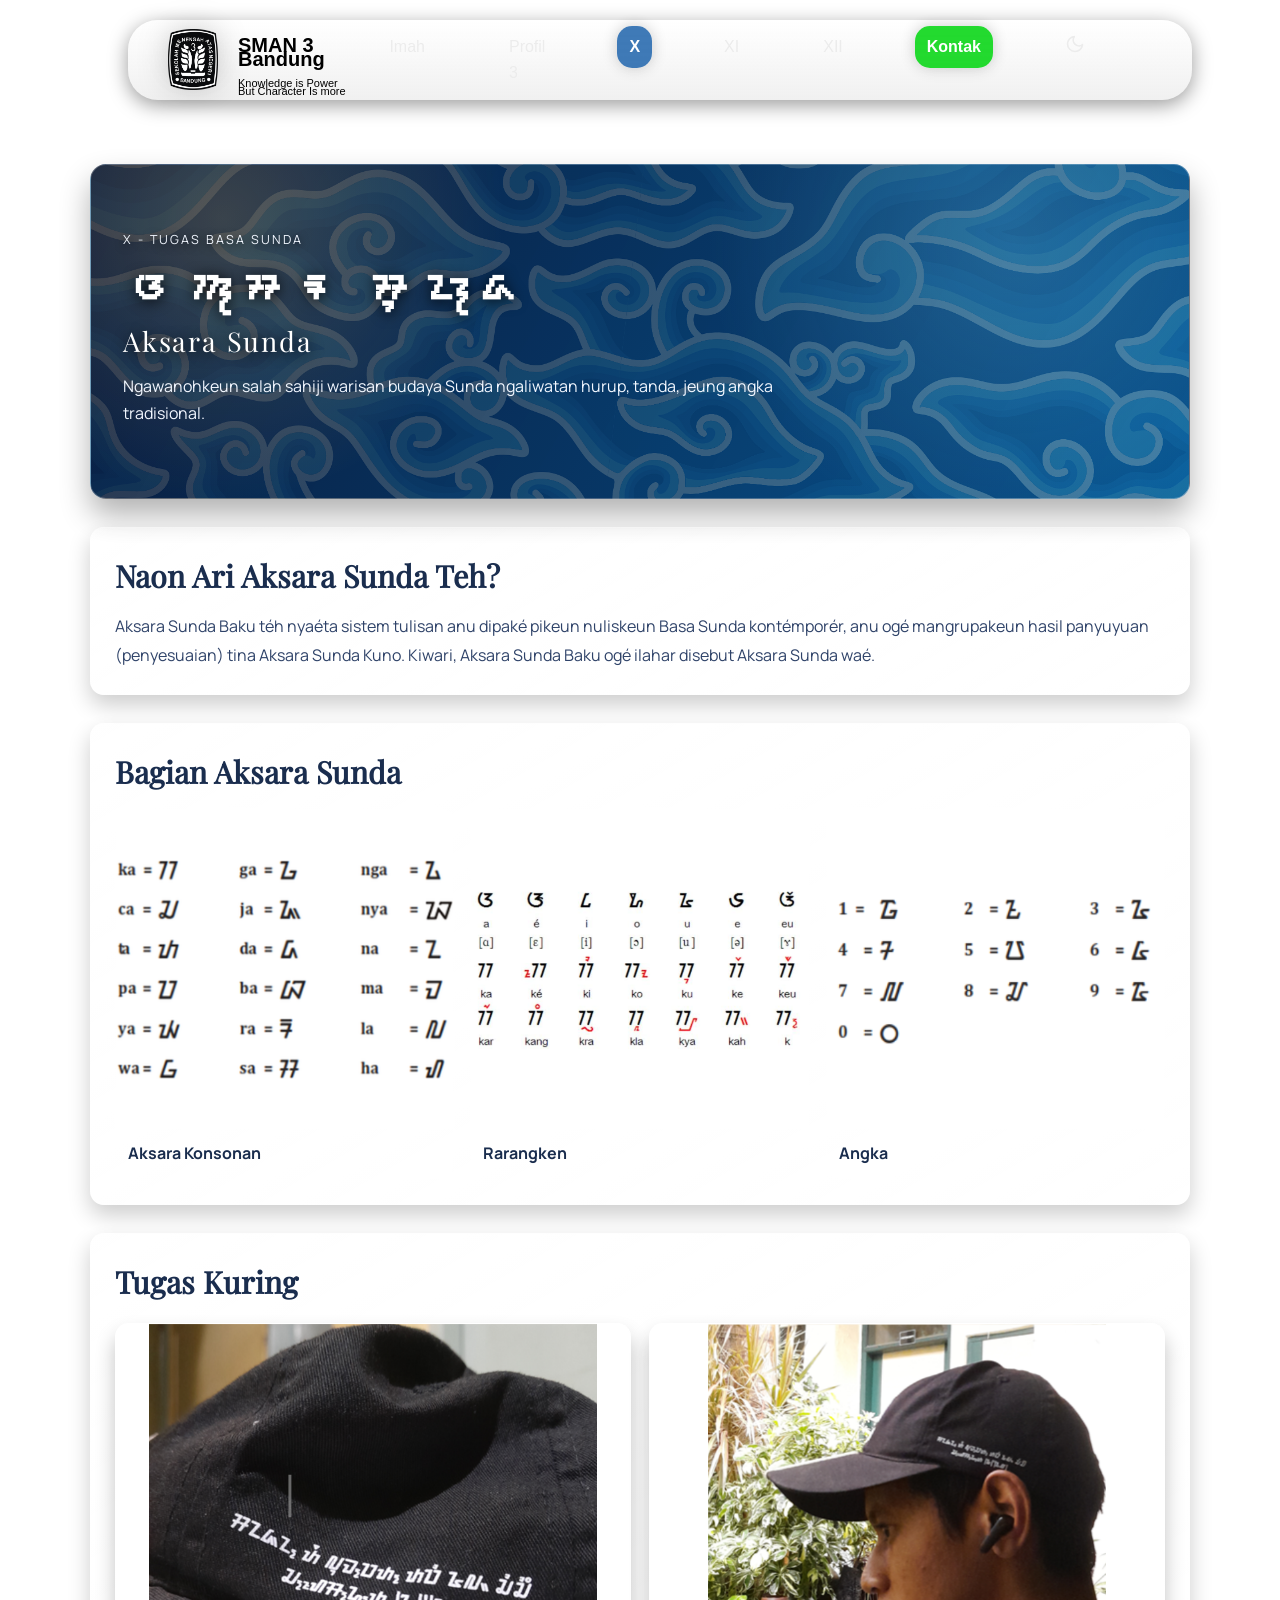
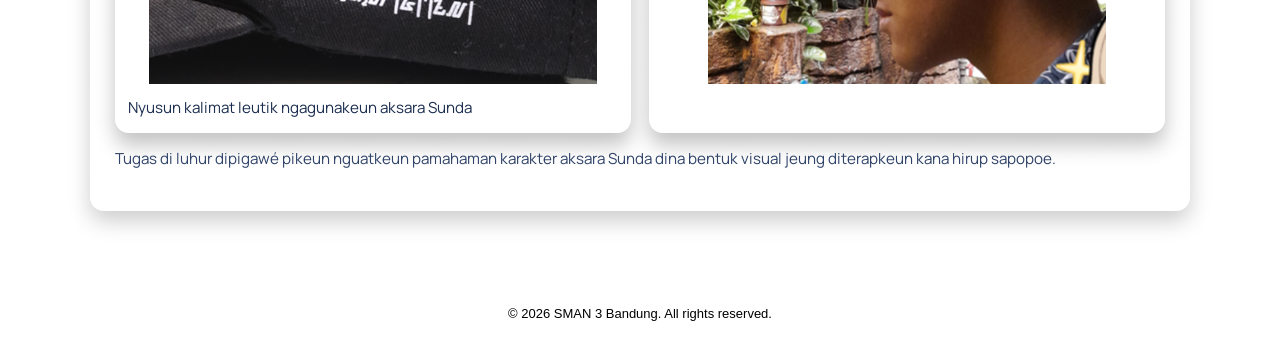
==== commit b816e18c: "Add files via upload" ====
--- a/aksara-sunda.html
+++ b/aksara-sunda.html
@@ -5,10 +5,11 @@
   <meta name="viewport" content="width=device-width, initial-scale=1.0">
   <title>SMAN 3 Bandung - Aksara Sunda</title>
   <link rel="stylesheet" href="style.css">
+  <link rel="stylesheet" href="css/premium.css">
   <link rel="stylesheet" href="css/babad.css">
   <link rel="stylesheet" href="css/aksara-sunda.css">
   <link rel="icon" type="image/x-icon" href="pics/logo sman3.png">
-  <script type="text/javascript" src="darkmode.js"></script>
+  <script src="darkmode.js" defer></script>
   <script src="sekrip.js" defer></script>
   <script src="js/skrip.js" defer></script>
   <script src="js/head.js" defer></script>
@@ -16,9 +17,10 @@
 
 <body>
   <div class="bg-container">
-    <div class="rainbow"></div><div class="rainbow"></div><div class="rainbow"></div>
     <div class="h"></div>
     <div class="v"></div>
+    <div class="glow-orb orb-1"></div>
+    <div class="glow-orb orb-2"></div>
   </div>
 
   <header class="header" style="position: fixed;">
@@ -38,10 +40,12 @@
           <ul>
             <li><a href="sejarah.html">Sajarah</a></li>
             <li><a href="guru.html">Guru jeung Staf</a></li>
+            <li><a href="Visi-misi.html">Visi jeung Misi</a></li>
+            <li><a href="hymne-mars.html">Hymne & Mars</a></li>
           </ul>
         </li>
         <li>
-          <a class="aktip">Kelas 10</a>
+          <a class="aktip">X</a>
           <ul>
             <li><a href="babad.html">Babad</a></li>
             <li><a href="aksara-sunda.html" class="aktip">Aksara Sunda</a></li>
@@ -50,20 +54,14 @@
           </ul>
         </li>
         <li>
-          <a>Kelas 11</a>
+          <a>XI</a>
           <ul>
             <li><a href="warta.html">Warta</a></li>
           </ul>
         </li>
-        <li>
-          <a href="">Kelas 12</a>
-          <ul></ul>
-        </li>
+        <li><a>XII</a></li>
         <li><a href="kontak.html" class="kontak">Kontak</a></li>
-        <button id="theme-switch" class="theme-switch">
-          <svg xmlns="http://www.w3.org/2000/svg" height="24px" viewBox="0 -960 960 960" width="24px" fill="#000000"><path d="M480-360q50 0 85-35t35-85q0-50-35-85t-85-35q-50 0-85 35t-35 85q0 50 35 85t85 35Zm0 60q-74.92 0-127.46-52.54Q300-405.08 300-480q0-74.92 52.54-127.46Q405.08-660 480-660q74.92 0 127.46 52.54Q660-554.92 660-480q0 74.92-52.54 127.46Q554.92-300 480-300ZM200-450H50v-60h150v60Zm710 0H760v-60h150v60ZM450-760v-150h60v150h-60Zm0 710v-150h60v150h-60ZM262.92-656.92l-93.69-90.46 42.39-44.39 90.23 92.69-38.93 42.16Zm485.46 488.69-90.84-93.31 39.54-41.54 93.69 90.46-42.39 44.39Zm-91.46-528.85 90.46-93.69 44.39 42.39-92.69 90.23-42.16-38.93ZM168.23-211.62l93.31-90.84 40.77 39.54-90.08 94.07-44-42.77ZM480-480Z"/></svg>
-          <svg xmlns="http://www.w3.org/2000/svg" height="24px" viewBox="0 -960 960 960" width="24px" fill="#e3e3e3"><path d="M594.23-648.08 488.46-753.85l105.77-105.76L700-753.85 594.23-648.08Zm200 120-65.77-65.77 65.77-65.76L860-593.85l-65.77 65.77ZM483-100q-79.77 0-149.61-30.27-69.85-30.27-121.85-82.27t-82.27-121.85Q99-404.23 99-484q0-131.38 80.12-234.04 80.11-102.65 207.19-134.65-11.08 96.31 19.84 186.77 30.93 90.46 99.62 159.15 68.69 68.69 159.15 99.62 90.46 30.92 186.77 19.84-31.38 127.08-134.35 207.19Q614.38-100 483-100Zm0-60q88 0 163-44t118-121q-86-8-163-43.69t-138-96.69q-61-61-97-137.81T323-766q-77 43-120.5 118.5T159-484q0 135 94.5 229.5T483-160Zm-20-305.38Z"/></svg>
-        </button>
+        <li><a href="#" onclick="toggleTheme()" id="theme-toggle" class="theme-btn-icon"></a></li>
       </ul>
     </nav>
     <div class="hamburger" onclick="toggleMenu()">
@@ -75,7 +73,7 @@
 
   <main class="aksara-page container">
     <section class="aksara-hero">
-      <p class="babad-tag">Kelas 10 - Tugas Basa Sunda</p>
+      <p class="babad-tag">X - Tugas Basa Sunda</p>
       <h1>ᮃᮊ᮪ᮞᮛ ᮞᮥᮔ᮪ᮓ</h1>
       <h2>Aksara Sunda</h2>
       <p>Ngawanohkeun salah sahiji warisan budaya Sunda ngaliwatan hurup, tanda, jeung angka tradisional.</p>
--- a/style.css
+++ b/style.css
@@ -21,7 +21,7 @@
 @font-face {
   font-family: proximanova;
   src: url(font/Fontspring-DEMO-proximanova-bold.otf);
-}
+}z
 :root {
   --bg-light: #fcfcfc;
   --bg-box: #f4f4f4;
@@ -99,12 +99,68 @@
   background-size: 100%;
   background-position: 0% 20%;
 }
-
-
+.brownmode{
+
+  /* main surfaces */
+  --bg-light: #2b2118;
+  --bg-box: #3a2e23;
+  --bg-box-lighter:#46382b;
+  --bg-box-05: rgba(43,33,24,0.6);
+
+  /* header */
+  --header-bg: rgba(43,33,24,0.9);
+  --header-border: rgba(190,160,110,0.15);
+
+  /* text */
+  --text-dark:#efe6d8;
+  --text-white:#efe6d8;
+  --abu:#b8a792;
+
+  /* accents */
+  --accent:#b06a3c;
+  --accent-gold:#d1a763;
+  --accent-light:rgba(176,106,60,0.12);
+
+  /* cards */
+  --card-bg:rgba(70,55,42,0.7);
+  --card-border:rgba(210,170,120,0.18);
+
+  /* sejarah */
+  --hist-bg:#2b2118;
+  --hist-card:#3a2e23;
+  --hist-accent:#b06a3c;
+  --hist-gold:#d1a763;
+  --hist-muted:#c6b29a;
+
+  /* kill rainbow animation colors */
+  --purple: transparent;
+  --blue: transparent;
+  --green: transparent;
+
+  /* disable animation speed */
+  --anim-time: 0s;
+}
+/* flat background for custom themes */
+body.brownmode,
+body.no-animated-bg{
+  background-color: #2b2118;
+  background-image: none !important;
+}
+
+/* kill animated layers */
+body.no-animated-bg::before,
+body.no-animated-bg::after{
+  display:none !important;
+}
+
+/* if animation is applied directly */
+body.no-animated-bg{
+  animation:none !important;
+}
 /* GENERAL BODY SETTINGS */
 html, body {
   /* Changed from solid color to transparent so fixed animation shows */
-  background-color: transparent; 
+  
   overflow-x:hidden;
   padding: 0;
   font-family: Arial, Helvetica, sans-serif;
@@ -355,37 +411,44 @@
   backdrop-filter: blur(6px); 
   background: linear-gradient(to bottom, rgba(255, 255, 255, 0.5) 2%, rgba(111, 111, 111, 0.1) );
   color: rgb(0, 0, 0);
+  border-radius: 30px;
   padding: 20px;
-  max-height: 70px;
+  max-height: 40px;
   display: flex;
   align-items: center;
   box-shadow: 0 5px 20px rgba(0, 0, 0, 0.4);
   position: fixed;
-  top: 0;
-  left: 0;
-  width: 100%;
+  top: 20px;
+  left: 10%;
+  width: 80%;
   z-index: 1000;
   animation: drop 1s ease-out;
+}
+.scrolled header {
+  width: 80%;
+  margin: 0 auto;
+  margin: 10px 10px 10px;
+  box-shadow: 0 5px 20px rgba(0, 0, 0, 0.6);
 }
 .brand {
   display: flex;
   align-items: center;
   justify-content: center;
-  line-height: 0.42;
+  line-height: 0.72;
 }
 .brand div p {
   margin: 0;
   padding: 0;
-  font-size: 14px;
+  font-size: 11px;
   color: var(--abu);
 }
 
 header .logo {
-  width: 60px;
+  width: 50px;
   height: auto;
   margin: 0;
   margin-right: 20px;
-  margin-left: 100px;
+  margin-left: 20px;
   -webkit-filter: drop-shadow(0 0 15px rgba(0, 0, 0, 0.1)); 
   filter: drop-shadow(0 0 15px rgba(0, 0, 0, 0.2));
 }
@@ -2315,3 +2378,12 @@
     height: 124px;
   }
 }
+/* disable rainbow system for brown theme */
+body.brownmode .bg-container{
+  display: none;
+}
+
+/* flat background */
+body.brownmode{
+  background: #2b2118;
+}
--- a/css/babad.css
+++ b/css/babad.css
@@ -1,10 +1,16 @@
 ﻿/* --- Shared Style: Kelas 10 Pages --- */
 :root {
-  --kelas10-surface: linear-gradient(135deg, rgba(255, 255, 255, 0.2), rgba(255, 255, 255, 0.05));
-  --kelas10-border: rgba(255, 255, 255, 0.24);
+  --kelas10-surface: linear-gradient(135deg, rgba(255, 255, 255, 0.74), rgba(255, 255, 255, 0.48));
+  --kelas10-border: rgba(18, 42, 91, 0.16);
   --kelas10-shadow: 0 16px 34px rgba(0, 0, 0, 0.26);
   --kelas10-accent: #ffd166;
   --kelas10-accent-2: #7fd9ff;
+  --kelas10-text: #1a2d4e;
+  --kelas10-muted: #2f4369;
+  --kelas10-panel: rgba(255, 255, 255, 0.58);
+  --kelas10-story: linear-gradient(155deg, rgba(255, 255, 255, 0.68), rgba(255, 255, 255, 0.34));
+  --kelas10-timeline-item: rgba(255, 255, 255, 0.58);
+  --kelas10-glossary-bg: rgba(255, 255, 255, 0.48);
 }
 
 .title-pg-babad {
@@ -143,7 +149,7 @@
 
 .babad-intro {
   margin-top: 28px;
-  color: var(--text-white);
+  color: var(--kelas10-text);
 }
 
 .babad-intro-box {
@@ -151,14 +157,14 @@
   border: 1px solid var(--kelas10-border);
   border-radius: 14px;
   padding: 22px;
-  color: var(--text-white);
+  color: var(--kelas10-text);
   box-shadow: 0 12px 28px rgba(0, 0, 0, 0.22);
 }
 
 .babad-intro-head {
   padding-bottom: 14px;
   margin-bottom: 14px;
-  border-bottom: 1px solid rgba(255, 255, 255, 0.18);
+  border-bottom: 1px solid rgba(18, 42, 91, 0.14);
 }
 
 .babad-intro-kicker {
@@ -188,8 +194,8 @@
 }
 
 .babad-intro-panel {
-  background: rgba(0, 0, 0, 0.2);
-  border: 1px solid rgba(255, 255, 255, 0.16);
+  background: var(--kelas10-panel);
+  border: 1px solid var(--kelas10-border);
   border-radius: 12px;
   padding: 14px;
   transition: transform 0.2s ease, border-color 0.2s ease, box-shadow 0.2s ease;
@@ -244,7 +250,7 @@
   border: 1px solid var(--kelas10-border);
   border-radius: 14px;
   padding: 18px;
-  color: var(--text-white);
+  color: var(--kelas10-text);
   box-shadow: 0 10px 24px rgba(0, 0, 0, 0.22);
   transition: transform 0.22s ease, border-color 0.22s ease, box-shadow 0.22s ease;
 }
@@ -274,9 +280,9 @@
   margin-top: 32px;
   padding: 22px;
   border-radius: 14px;
-  background: linear-gradient(155deg, rgba(0, 0, 0, 0.46), rgba(0, 0, 0, 0.28));
-  color: var(--text-white);
-  border: 1px solid rgba(255, 255, 255, 0.16);
+  background: var(--kelas10-story);
+  color: var(--kelas10-text);
+  border: 1px solid var(--kelas10-border);
   box-shadow: 0 12px 26px rgba(0, 0, 0, 0.24);
 }
 
@@ -294,9 +300,9 @@
   margin-top: 28px;
   padding: 22px;
   border-radius: 14px;
-  border: 1px solid rgba(255, 255, 255, 0.16);
+  border: 1px solid var(--kelas10-border);
   background: linear-gradient(145deg, rgba(255, 255, 255, 0.13), rgba(255, 255, 255, 0.05));
-  color: var(--text-white);
+  color: var(--kelas10-text);
 }
 
 .babad-timeline h3 {
@@ -317,8 +323,8 @@
   padding: 10px 12px 10px 46px;
   border-radius: 12px;
   position: relative;
-  background: rgba(0, 0, 0, 0.2);
-  border: 1px solid rgba(255, 255, 255, 0.16);
+  background: var(--kelas10-timeline-item);
+  border: 1px solid var(--kelas10-border);
 }
 
 .babad-timeline li::before {
@@ -340,7 +346,7 @@
 
 .babad-timeline span {
   font-weight: 700;
-  color: #ffdc7e;
+  color: #a56f00;
   margin-right: 6px;
 }
 
@@ -349,7 +355,7 @@
   padding: 22px;
   border-left: 6px solid var(--kelas10-accent);
   background: linear-gradient(145deg, rgba(255, 255, 255, 0.14), rgba(255, 255, 255, 0.05));
-  color: var(--text-white);
+  color: var(--kelas10-text);
   border-radius: 12px;
   font-style: italic;
   box-shadow: 0 10px 22px rgba(0, 0, 0, 0.2);
@@ -357,7 +363,7 @@
 
 .babad-glossary {
   margin-top: 28px;
-  color: var(--text-white);
+  color: var(--kelas10-text);
 }
 
 .babad-glossary-grid {
@@ -368,14 +374,25 @@
 }
 
 .babad-glossary-grid div {
-  background: rgba(255, 255, 255, 0.12);
+  background: var(--kelas10-glossary-bg);
   border-radius: 12px;
   padding: 14px;
-  border: 1px solid rgba(255, 255, 255, 0.18);
+  border: 1px solid var(--kelas10-border);
 }
 
 .babad-glossary-grid h4 {
   margin: 0 0 6px;
+}
+
+.darkmode {
+  --kelas10-surface: linear-gradient(135deg, rgba(255, 255, 255, 0.2), rgba(255, 255, 255, 0.05));
+  --kelas10-border: rgba(255, 255, 255, 0.24);
+  --kelas10-text: #eceff6;
+  --kelas10-muted: #d9e4ff;
+  --kelas10-panel: rgba(0, 0, 0, 0.2);
+  --kelas10-story: linear-gradient(155deg, rgba(0, 0, 0, 0.46), rgba(0, 0, 0, 0.28));
+  --kelas10-timeline-item: rgba(0, 0, 0, 0.2);
+  --kelas10-glossary-bg: rgba(255, 255, 255, 0.12);
 }
 
 .darkmode .babad-hero {
@@ -397,6 +414,14 @@
   border-color: rgba(255, 255, 255, 0.18);
 }
 
+.darkmode .babad-intro-head {
+  border-bottom-color: rgba(255, 255, 255, 0.18);
+}
+
+.darkmode .babad-timeline span {
+  color: #ffdc7e;
+}
+
 @keyframes section-rise {
   from {
     opacity: 0;
--- a/css/aksara-sunda.css
+++ b/css/aksara-sunda.css
@@ -2,7 +2,7 @@
 
 .aksara-page {
   margin-top: 120px;
-  color: var(--text-white);
+  color: var(--kelas10-text);
 }
 
 .aksara-hero {
@@ -69,7 +69,7 @@
   margin: 0;
   font-family: manrope;
   line-height: 1.8;
-  color: #f2f7ff;
+  color: var(--kelas10-muted);
 }
 
 .aksara-grid {
@@ -105,7 +105,7 @@
   padding: 12px;
   font-family: manrope;
   font-size: 1rem;
-  color: #ffffff;
+  color: var(--kelas10-text);
 }
 
 .tugas-grid {
@@ -134,8 +134,8 @@
   padding: 12px;
   font-family: manrope;
   font-size: 0.95rem;
-  color: #f0f6ff;
-  background: rgba(0, 0, 0, 0.35);
+  color: var(--kelas10-text);
+  background: rgba(255, 255, 255, 0.72);
 }
 
 .tugas-card img {
@@ -146,6 +146,27 @@
   margin-top: 14px;
   font-family: manrope;
   font-size: 0.95rem;
+  color: var(--kelas10-muted);
+}
+
+.darkmode .aksara-page {
+  color: var(--kelas10-text);
+}
+
+.darkmode .aksara-section p {
+  color: #f2f7ff;
+}
+
+.darkmode .aksara-card h3 {
+  color: #ffffff;
+}
+
+.darkmode .tugas-card figcaption {
+  color: #f0f6ff;
+  background: rgba(0, 0, 0, 0.35);
+}
+
+.darkmode .tugas-note {
   color: rgba(255, 255, 255, 0.85);
 }
 
